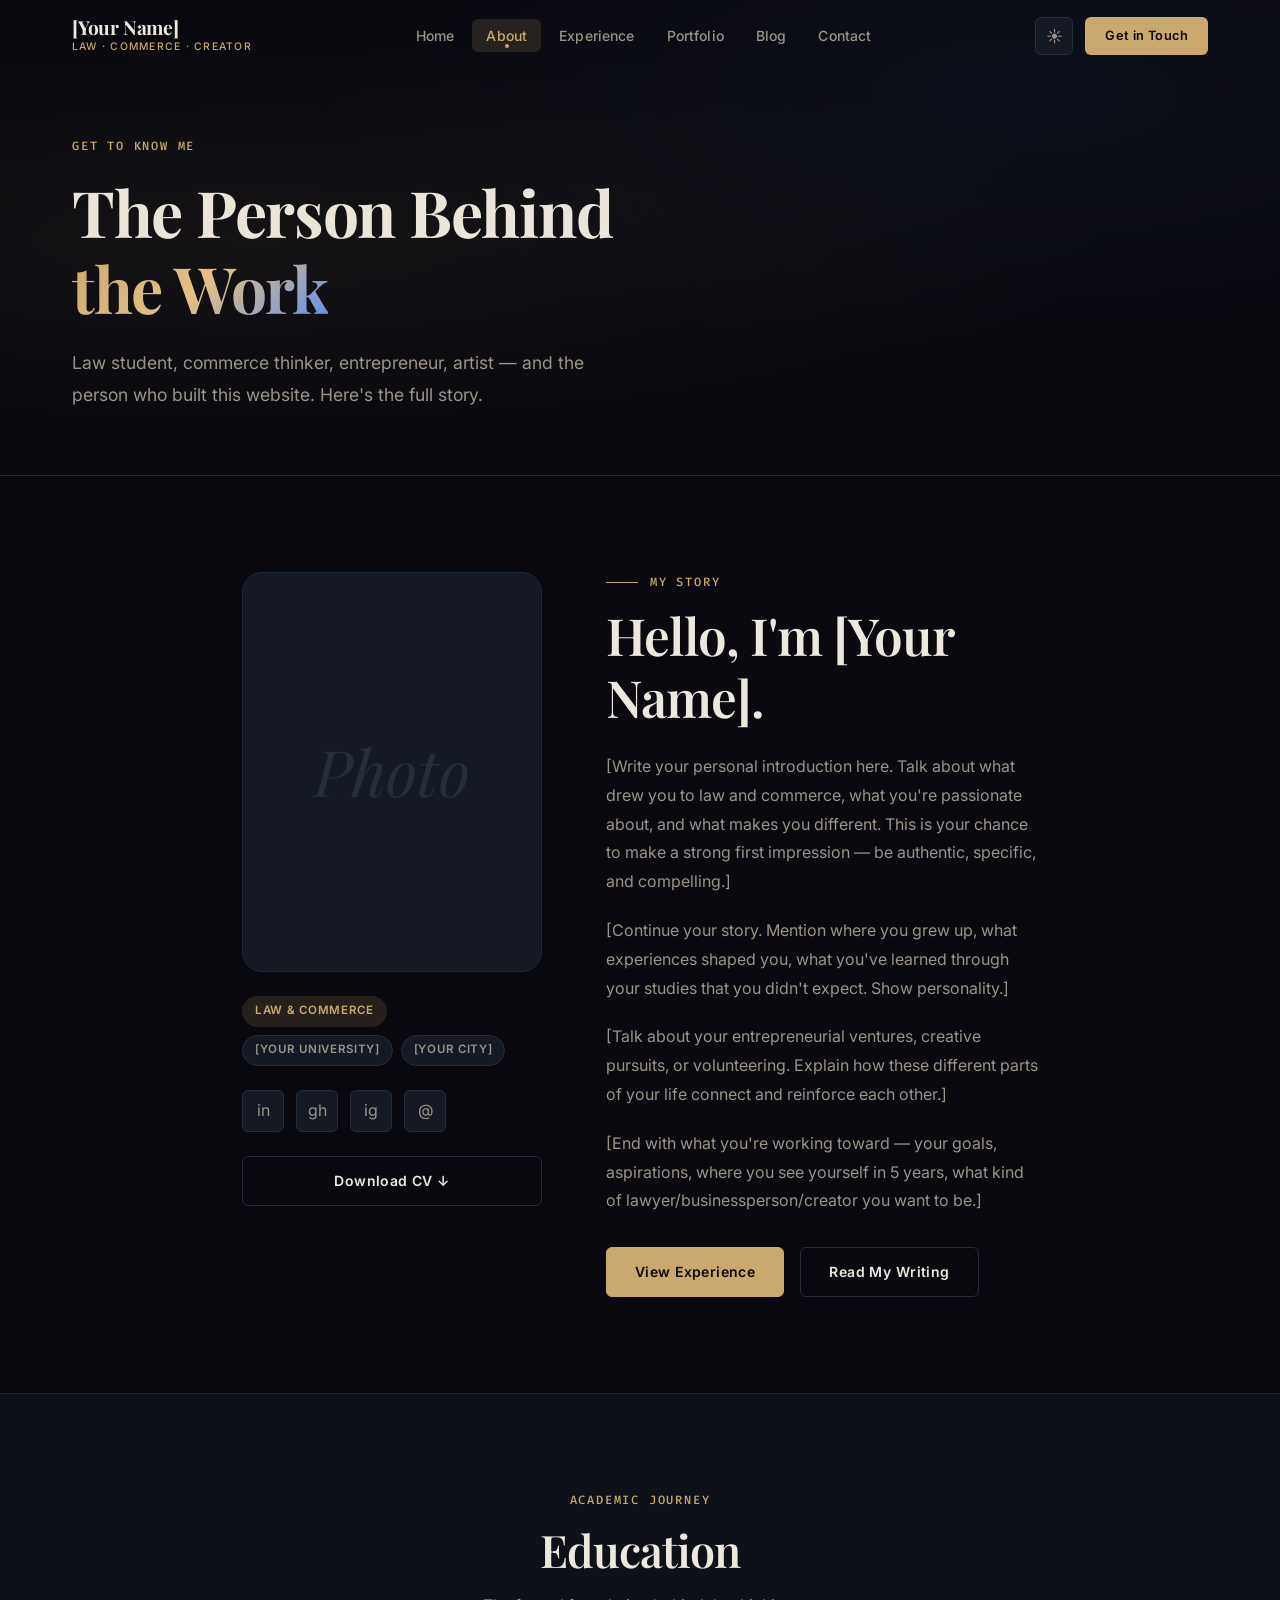
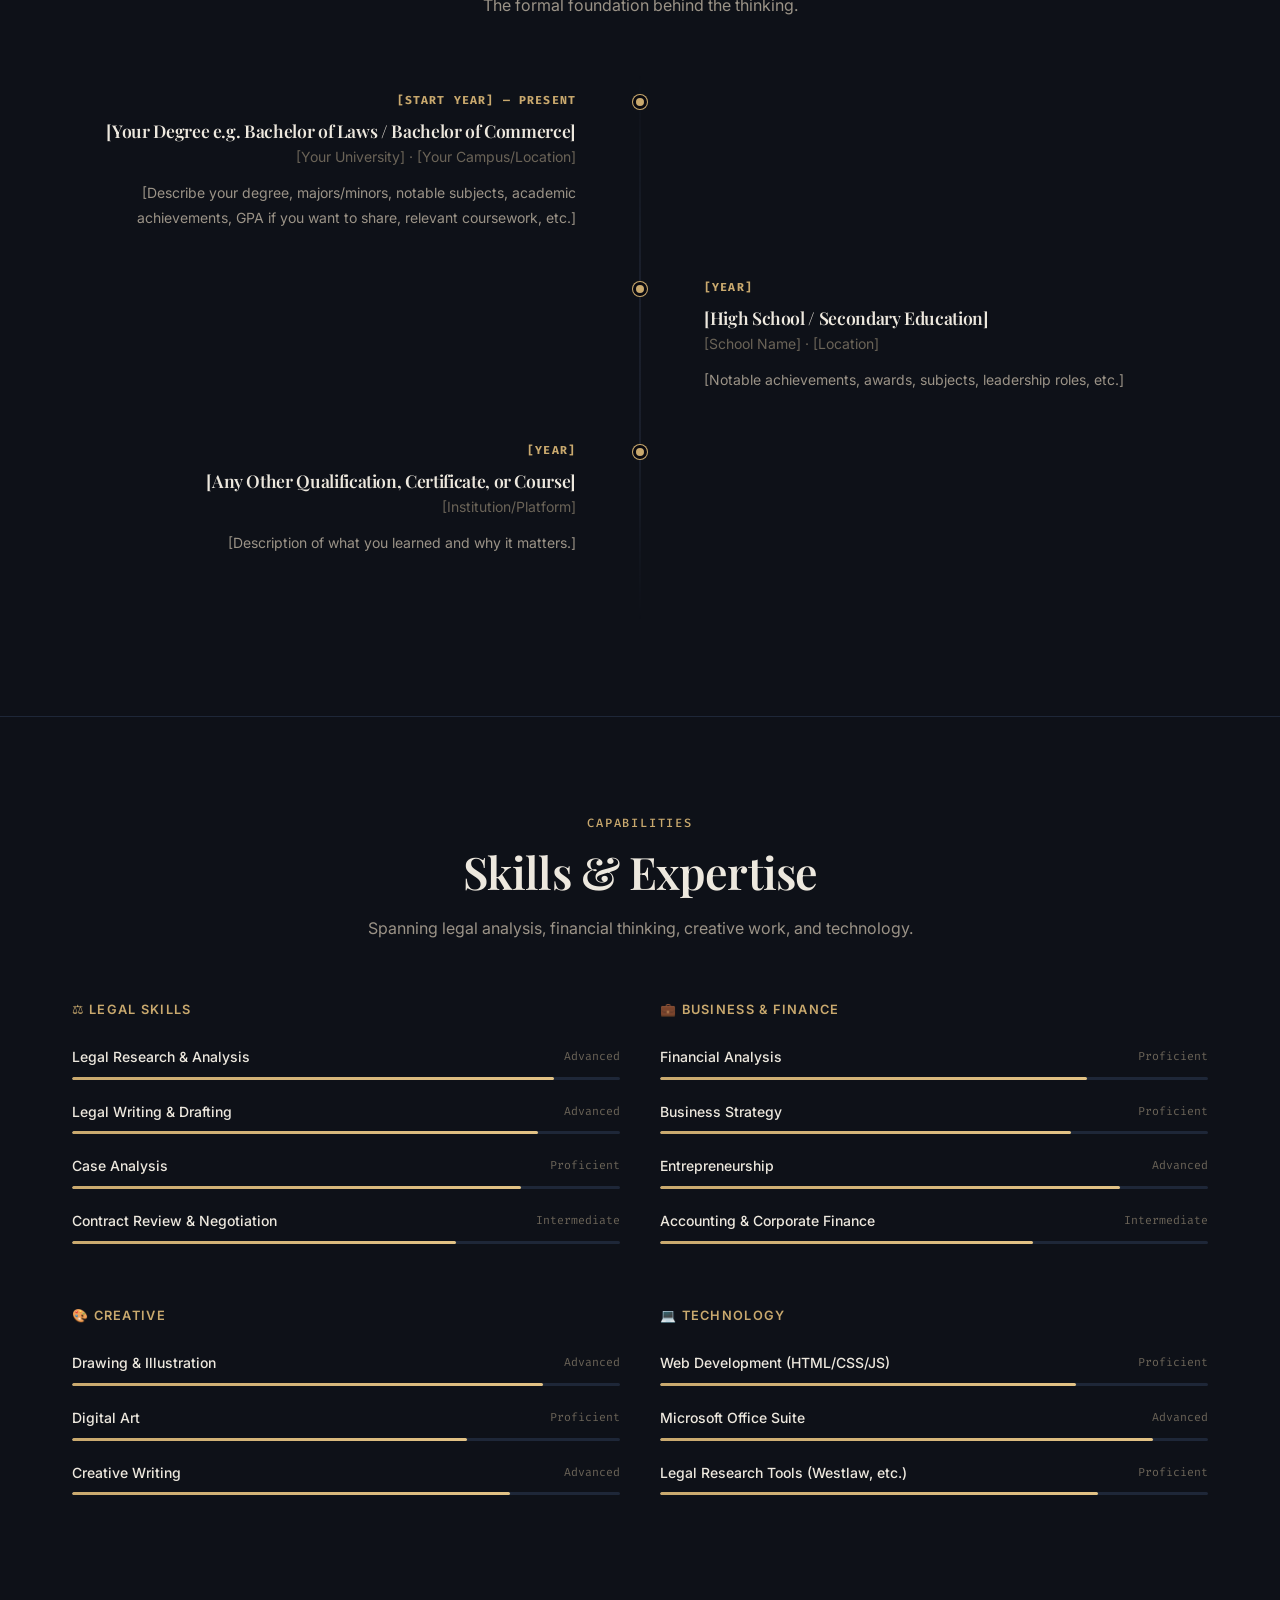
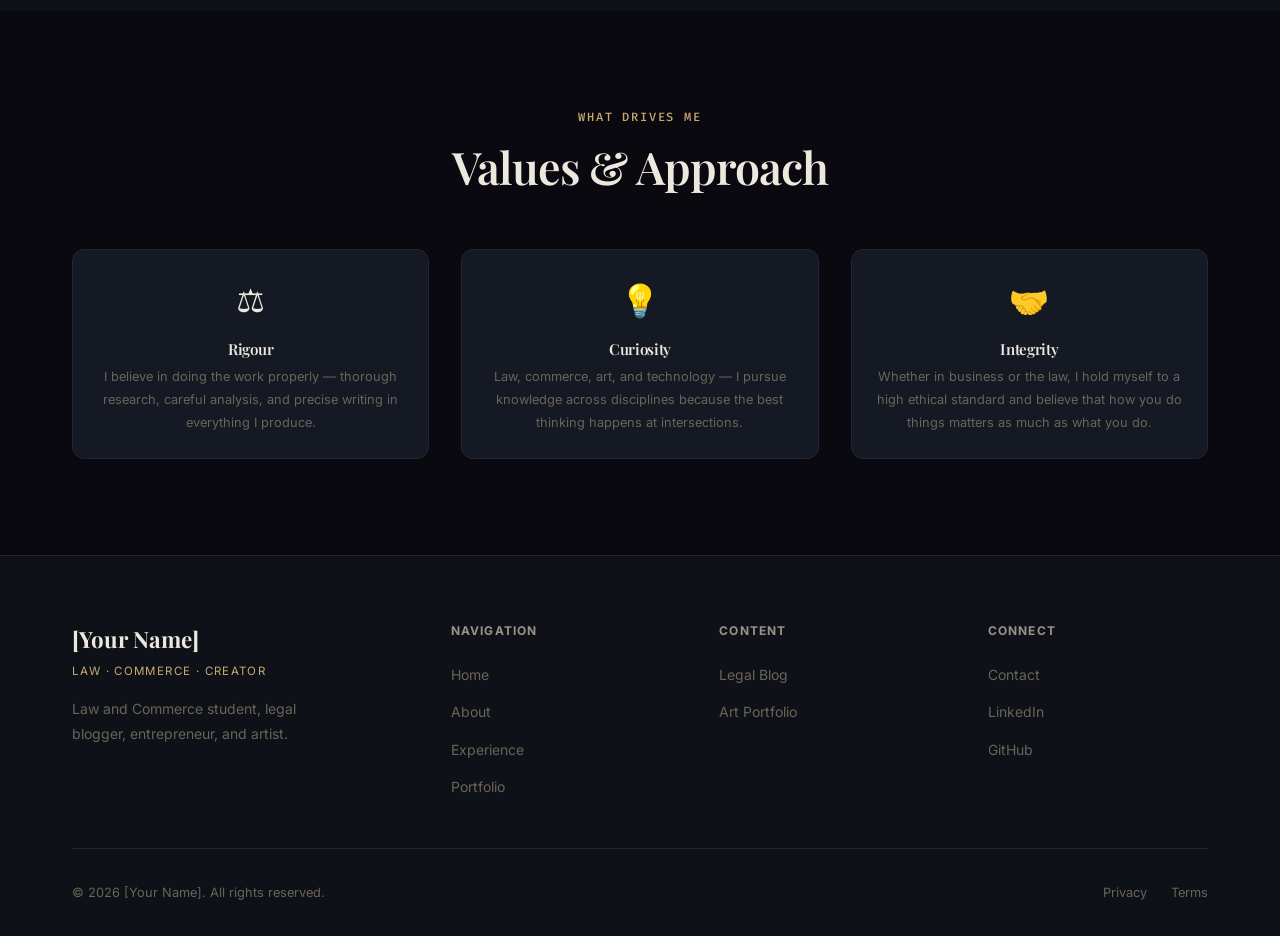
==== about.html @ 13bfea52 "Build complete multi-page portfolio website template 7 pages (Home, About, Experience, Portfolio, Bl" ====
<!DOCTYPE html>
<html lang="en" data-theme="dark">
<head>
  <meta charset="UTF-8" />
  <meta name="viewport" content="width=device-width, initial-scale=1.0" />
  <meta name="description" content="About [Your Name] — Law & Commerce student, entrepreneur, artist, and legal blogger." />
  <title>About — [Your Name]</title>
  <link rel="preconnect" href="https://fonts.googleapis.com" />
  <link rel="preconnect" href="https://fonts.gstatic.com" crossorigin />
  <link rel="stylesheet" href="styles/main.css" />
</head>
<body>

  <div class="scroll-progress" id="scroll-progress"></div>

  <nav class="nav" id="nav">
    <div class="nav__inner">
      <a href="index.html" class="nav__logo">
        <span class="nav__logo-name">[Your Name]</span>
        <span class="nav__logo-title">Law · Commerce · Creator</span>
      </a>
      <ul class="nav__links">
        <li><a href="index.html" class="nav__link">Home</a></li>
        <li><a href="about.html" class="nav__link">About</a></li>
        <li><a href="experience.html" class="nav__link">Experience</a></li>
        <li><a href="portfolio.html" class="nav__link">Portfolio</a></li>
        <li><a href="blog.html" class="nav__link">Blog</a></li>
        <li><a href="contact.html" class="nav__link">Contact</a></li>
      </ul>
      <div class="nav__actions">
        <button class="nav__theme-btn" id="theme-toggle" aria-label="Toggle theme">☀</button>
        <a href="contact.html" class="nav__cta">Get in Touch</a>
        <button class="nav__hamburger" id="nav-hamburger" aria-label="Toggle menu">
          <span></span><span></span><span></span>
        </button>
      </div>
    </div>
  </nav>

  <div class="nav__mobile" id="nav-mobile">
    <a href="index.html" class="nav__mobile-link">Home</a>
    <a href="about.html" class="nav__mobile-link">About</a>
    <a href="experience.html" class="nav__mobile-link">Experience</a>
    <a href="portfolio.html" class="nav__mobile-link">Portfolio</a>
    <a href="blog.html" class="nav__mobile-link">Blog</a>
    <a href="contact.html" class="nav__mobile-link">Contact</a>
  </div>

  <main>

    <!-- Page Hero -->
    <section class="page-hero">
      <div class="container">
        <p class="page-hero__eyebrow">Get to Know Me</p>
        <h1 class="page-hero__title">The Person Behind<br /><span class="gradient-text">the Work</span></h1>
        <p class="page-hero__subtitle">
          Law student, commerce thinker, entrepreneur, artist — and the person who built this website.
          Here's the full story.
        </p>
      </div>
    </section>

    <!-- ======================================================
         BIO SECTION
         ====================================================== -->
    <section class="section">
      <div class="container container--narrow">
        <div style="display:grid; grid-template-columns:300px 1fr; gap:4rem; align-items:start;">

          <div class="animate-on-scroll" style="position:sticky; top:calc(var(--nav-height) + 2rem);">
            <div style="aspect-ratio:3/4; background:var(--bg-card); border:1px solid var(--border); border-radius:var(--radius-lg); display:flex; align-items:center; justify-content:center; font-family:var(--font-heading); font-size:4rem; color:var(--border-light); font-style:italic; margin-bottom:1.5rem;">
              Photo
            </div>

            <div style="display:flex; gap:0.5rem; flex-wrap:wrap; margin-bottom:1.5rem;">
              <span class="tag tag--accent">Law &amp; Commerce</span>
              <span class="tag">[Your University]</span>
              <span class="tag">[Your City]</span>
            </div>

            <div class="social-links">
              <a href="#" class="social-link" aria-label="LinkedIn">in</a>
              <a href="#" class="social-link" aria-label="GitHub">gh</a>
              <a href="#" class="social-link" aria-label="Instagram">ig</a>
              <a href="#" class="social-link" aria-label="Email">@</a>
            </div>

            <div style="margin-top:1.5rem;">
              <a href="#" class="btn btn--secondary" style="width:100%; justify-content:center;">
                Download CV ↓
              </a>
            </div>
          </div>

          <div class="animate-on-scroll">
            <p class="section-eyebrow">My Story</p>
            <h2 style="margin-bottom:1.5rem;">Hello, I'm [Your Name].</h2>

            <div style="display:flex; flex-direction:column; gap:1.25rem;">
              <p>
                [Write your personal introduction here. Talk about what drew you to law and commerce,
                what you're passionate about, and what makes you different. This is your chance to
                make a strong first impression — be authentic, specific, and compelling.]
              </p>
              <p>
                [Continue your story. Mention where you grew up, what experiences shaped you,
                what you've learned through your studies that you didn't expect. Show personality.]
              </p>
              <p>
                [Talk about your entrepreneurial ventures, creative pursuits, or volunteering.
                Explain how these different parts of your life connect and reinforce each other.]
              </p>
              <p>
                [End with what you're working toward — your goals, aspirations, where you see
                yourself in 5 years, what kind of lawyer/businessperson/creator you want to be.]
              </p>
            </div>

            <div style="display:flex; gap:1rem; flex-wrap:wrap; margin-top:2rem;">
              <a href="experience.html" class="btn btn--primary">View Experience</a>
              <a href="blog.html" class="btn btn--secondary">Read My Writing</a>
            </div>
          </div>

        </div>
      </div>
    </section>

    <!-- ======================================================
         EDUCATION TIMELINE
         ====================================================== -->
    <section class="section" style="background:var(--bg-secondary); border-top:1px solid var(--border); border-bottom:1px solid var(--border);">
      <div class="container">
        <div class="section-header--center animate-on-scroll">
          <p class="section-eyebrow">Academic Journey</p>
          <h2 class="section-title">Education</h2>
          <p class="section-subtitle">The formal foundation behind the thinking.</p>
        </div>

        <div class="timeline">

          <div class="timeline__item animate-on-scroll">
            <div class="timeline__content">
              <p class="timeline__period">[Start Year] — Present</p>
              <h3 class="timeline__title">[Your Degree e.g. Bachelor of Laws / Bachelor of Commerce]</h3>
              <p class="timeline__subtitle">[Your University] · [Your Campus/Location]</p>
              <p class="timeline__desc">
                [Describe your degree, majors/minors, notable subjects, academic achievements,
                GPA if you want to share, relevant coursework, etc.]
              </p>
            </div>
            <div class="timeline__dot"><div class="timeline__dot-inner"></div></div>
            <div class="timeline__spacer"></div>
          </div>

          <div class="timeline__item animate-on-scroll">
            <div class="timeline__spacer"></div>
            <div class="timeline__dot"><div class="timeline__dot-inner"></div></div>
            <div class="timeline__content">
              <p class="timeline__period">[Year]</p>
              <h3 class="timeline__title">[High School / Secondary Education]</h3>
              <p class="timeline__subtitle">[School Name] · [Location]</p>
              <p class="timeline__desc">
                [Notable achievements, awards, subjects, leadership roles, etc.]
              </p>
            </div>
          </div>

          <div class="timeline__item animate-on-scroll">
            <div class="timeline__content">
              <p class="timeline__period">[Year]</p>
              <h3 class="timeline__title">[Any Other Qualification, Certificate, or Course]</h3>
              <p class="timeline__subtitle">[Institution/Platform]</p>
              <p class="timeline__desc">
                [Description of what you learned and why it matters.]
              </p>
            </div>
            <div class="timeline__dot"><div class="timeline__dot-inner"></div></div>
            <div class="timeline__spacer"></div>
          </div>

        </div>
      </div>
    </section>

    <!-- ======================================================
         SKILLS
         ====================================================== -->
    <section class="section skills-section">
      <div class="container">
        <div class="section-header--center animate-on-scroll">
          <p class="section-eyebrow">Capabilities</p>
          <h2 class="section-title">Skills &amp; Expertise</h2>
          <p class="section-subtitle">Spanning legal analysis, financial thinking, creative work, and technology.</p>
        </div>

        <div class="skills-grid animate-on-scroll">

          <div>
            <p class="skill-group__title">⚖ Legal Skills</p>
            <div class="skill-item">
              <div class="skill-item__header">
                <span class="skill-item__name">Legal Research &amp; Analysis</span>
                <span class="skill-item__level">Advanced</span>
              </div>
              <div class="skill-bar"><div class="skill-bar__fill" data-width="88%"></div></div>
            </div>
            <div class="skill-item">
              <div class="skill-item__header">
                <span class="skill-item__name">Legal Writing &amp; Drafting</span>
                <span class="skill-item__level">Advanced</span>
              </div>
              <div class="skill-bar"><div class="skill-bar__fill" data-width="85%"></div></div>
            </div>
            <div class="skill-item">
              <div class="skill-item__header">
                <span class="skill-item__name">Case Analysis</span>
                <span class="skill-item__level">Proficient</span>
              </div>
              <div class="skill-bar"><div class="skill-bar__fill" data-width="82%"></div></div>
            </div>
            <div class="skill-item">
              <div class="skill-item__header">
                <span class="skill-item__name">Contract Review &amp; Negotiation</span>
                <span class="skill-item__level">Intermediate</span>
              </div>
              <div class="skill-bar"><div class="skill-bar__fill" data-width="70%"></div></div>
            </div>
          </div>

          <div>
            <p class="skill-group__title">💼 Business &amp; Finance</p>
            <div class="skill-item">
              <div class="skill-item__header">
                <span class="skill-item__name">Financial Analysis</span>
                <span class="skill-item__level">Proficient</span>
              </div>
              <div class="skill-bar"><div class="skill-bar__fill" data-width="78%"></div></div>
            </div>
            <div class="skill-item">
              <div class="skill-item__header">
                <span class="skill-item__name">Business Strategy</span>
                <span class="skill-item__level">Proficient</span>
              </div>
              <div class="skill-bar"><div class="skill-bar__fill" data-width="75%"></div></div>
            </div>
            <div class="skill-item">
              <div class="skill-item__header">
                <span class="skill-item__name">Entrepreneurship</span>
                <span class="skill-item__level">Advanced</span>
              </div>
              <div class="skill-bar"><div class="skill-bar__fill" data-width="84%"></div></div>
            </div>
            <div class="skill-item">
              <div class="skill-item__header">
                <span class="skill-item__name">Accounting &amp; Corporate Finance</span>
                <span class="skill-item__level">Intermediate</span>
              </div>
              <div class="skill-bar"><div class="skill-bar__fill" data-width="68%"></div></div>
            </div>
          </div>

          <div>
            <p class="skill-group__title">🎨 Creative</p>
            <div class="skill-item">
              <div class="skill-item__header">
                <span class="skill-item__name">Drawing &amp; Illustration</span>
                <span class="skill-item__level">Advanced</span>
              </div>
              <div class="skill-bar"><div class="skill-bar__fill" data-width="86%"></div></div>
            </div>
            <div class="skill-item">
              <div class="skill-item__header">
                <span class="skill-item__name">Digital Art</span>
                <span class="skill-item__level">Proficient</span>
              </div>
              <div class="skill-bar"><div class="skill-bar__fill" data-width="72%"></div></div>
            </div>
            <div class="skill-item">
              <div class="skill-item__header">
                <span class="skill-item__name">Creative Writing</span>
                <span class="skill-item__level">Advanced</span>
              </div>
              <div class="skill-bar"><div class="skill-bar__fill" data-width="80%"></div></div>
            </div>
          </div>

          <div>
            <p class="skill-group__title">💻 Technology</p>
            <div class="skill-item">
              <div class="skill-item__header">
                <span class="skill-item__name">Web Development (HTML/CSS/JS)</span>
                <span class="skill-item__level">Proficient</span>
              </div>
              <div class="skill-bar"><div class="skill-bar__fill" data-width="76%"></div></div>
            </div>
            <div class="skill-item">
              <div class="skill-item__header">
                <span class="skill-item__name">Microsoft Office Suite</span>
                <span class="skill-item__level">Advanced</span>
              </div>
              <div class="skill-bar"><div class="skill-bar__fill" data-width="90%"></div></div>
            </div>
            <div class="skill-item">
              <div class="skill-item__header">
                <span class="skill-item__name">Legal Research Tools (Westlaw, etc.)</span>
                <span class="skill-item__level">Proficient</span>
              </div>
              <div class="skill-bar"><div class="skill-bar__fill" data-width="80%"></div></div>
            </div>
          </div>

        </div>
      </div>
    </section>

    <!-- ======================================================
         VALUES
         ====================================================== -->
    <section class="section">
      <div class="container">
        <div class="section-header--center animate-on-scroll">
          <p class="section-eyebrow">What Drives Me</p>
          <h2 class="section-title">Values &amp; Approach</h2>
        </div>

        <div class="grid-3">
          <div class="card achievement-card animate-on-scroll">
            <div class="achievement-card__icon">⚖</div>
            <h4 class="achievement-card__title">Rigour</h4>
            <p class="achievement-card__detail">
              I believe in doing the work properly — thorough research, careful analysis, and precise writing in everything I produce.
            </p>
          </div>

          <div class="card achievement-card animate-on-scroll">
            <div class="achievement-card__icon">💡</div>
            <h4 class="achievement-card__title">Curiosity</h4>
            <p class="achievement-card__detail">
              Law, commerce, art, and technology — I pursue knowledge across disciplines because the best thinking happens at intersections.
            </p>
          </div>

          <div class="card achievement-card animate-on-scroll">
            <div class="achievement-card__icon">🤝</div>
            <h4 class="achievement-card__title">Integrity</h4>
            <p class="achievement-card__detail">
              Whether in business or the law, I hold myself to a high ethical standard and believe that how you do things matters as much as what you do.
            </p>
          </div>
        </div>
      </div>
    </section>

  </main>

  <footer class="footer">
    <div class="container">
      <div class="footer__inner">
        <div>
          <div class="footer__brand-name">[Your Name]</div>
          <div class="footer__brand-title">Law · Commerce · Creator</div>
          <p class="footer__brand-desc">Law and Commerce student, legal blogger, entrepreneur, and artist.</p>
        </div>
        <div>
          <p class="footer__col-title">Navigation</p>
          <ul class="footer__links">
            <li><a href="index.html" class="footer__link">Home</a></li>
            <li><a href="about.html" class="footer__link">About</a></li>
            <li><a href="experience.html" class="footer__link">Experience</a></li>
            <li><a href="portfolio.html" class="footer__link">Portfolio</a></li>
          </ul>
        </div>
        <div>
          <p class="footer__col-title">Content</p>
          <ul class="footer__links">
            <li><a href="blog.html" class="footer__link">Legal Blog</a></li>
            <li><a href="portfolio.html" class="footer__link">Art Portfolio</a></li>
          </ul>
        </div>
        <div>
          <p class="footer__col-title">Connect</p>
          <ul class="footer__links">
            <li><a href="contact.html" class="footer__link">Contact</a></li>
            <li><a href="#" class="footer__link">LinkedIn</a></li>
            <li><a href="#" class="footer__link">GitHub</a></li>
          </ul>
        </div>
      </div>
      <div class="footer__bottom">
        <p class="footer__copyright">© <span id="footer-year"></span> [Your Name]. All rights reserved.</p>
        <div class="footer__bottom-links">
          <a href="#" class="footer__bottom-link">Privacy</a>
          <a href="#" class="footer__bottom-link">Terms</a>
        </div>
      </div>
    </div>
  </footer>

  <button class="back-to-top" id="back-to-top" aria-label="Back to top">↑</button>

  <script src="js/main.js"></script>
  <script>document.getElementById('footer-year').textContent = new Date().getFullYear();</script>
</body>
</html>
---- styles/main.css ----
@import url('https://fonts.googleapis.com/css2?family=Playfair+Display:ital,wght@0,400;0,500;0,600;0,700;0,800;1,400;1,600&family=Inter:wght@300;400;500;600;700&family=Fira+Code:wght@400;500&display=swap');

/* ============================================================
   VARIABLES & THEMES
   ============================================================ */

:root {
  --bg-primary: #09090f;
  --bg-secondary: #0e1118;
  --bg-card: #141924;
  --bg-card-hover: #1a2130;
  --bg-glass: rgba(20, 25, 36, 0.7);
  --text-primary: #ede8de;
  --text-secondary: #9b9387;
  --text-muted: #6b6458;
  --accent: #c9a96e;
  --accent-light: #e2c285;
  --accent-dim: rgba(201, 169, 110, 0.15);
  --blue: #5b8af0;
  --border: #1e2738;
  --border-light: #252d3d;
  --font-heading: 'Playfair Display', Georgia, serif;
  --font-body: 'Inter', system-ui, sans-serif;
  --font-mono: 'Fira Code', 'Courier New', monospace;
  --transition: 0.3s cubic-bezier(0.4, 0, 0.2, 1);
  --transition-slow: 0.6s cubic-bezier(0.4, 0, 0.2, 1);
  --shadow-sm: 0 2px 8px rgba(0, 0, 0, 0.35);
  --shadow-md: 0 4px 24px rgba(0, 0, 0, 0.45);
  --shadow-lg: 0 12px 60px rgba(0, 0, 0, 0.55);
  --shadow-gold: 0 4px 32px rgba(201, 169, 110, 0.18);
  --radius-sm: 6px;
  --radius-md: 12px;
  --radius-lg: 20px;
  --radius-xl: 32px;
  --nav-height: 72px;
}

[data-theme="light"] {
  --bg-primary: #faf8f3;
  --bg-secondary: #f0ece0;
  --bg-card: #ffffff;
  --bg-card-hover: #faf8f3;
  --bg-glass: rgba(250, 248, 243, 0.8);
  --text-primary: #0f1219;
  --text-secondary: #4a453d;
  --text-muted: #7a7268;
  --accent: #a67c35;
  --accent-light: #c9a96e;
  --accent-dim: rgba(166, 124, 53, 0.1);
  --blue: #2952c4;
  --border: #e5ddd0;
  --border-light: #ece5d8;
  --shadow-sm: 0 2px 8px rgba(0, 0, 0, 0.06);
  --shadow-md: 0 4px 24px rgba(0, 0, 0, 0.09);
  --shadow-lg: 0 12px 60px rgba(0, 0, 0, 0.12);
  --shadow-gold: 0 4px 32px rgba(166, 124, 53, 0.12);
}

/* ============================================================
   RESET & BASE
   ============================================================ */

*, *::before, *::after { box-sizing: border-box; margin: 0; padding: 0; }

html {
  scroll-behavior: smooth;
  font-size: 16px;
}

body {
  font-family: var(--font-body);
  background-color: var(--bg-primary);
  color: var(--text-primary);
  line-height: 1.7;
  -webkit-font-smoothing: antialiased;
  -moz-osx-font-smoothing: grayscale;
  overflow-x: hidden;
  transition: background-color var(--transition), color var(--transition);
}

img { max-width: 100%; display: block; }
a { color: inherit; text-decoration: none; }
ul { list-style: none; }
button { cursor: pointer; border: none; background: none; font-family: inherit; }
input, textarea, select { font-family: inherit; }

::-webkit-scrollbar { width: 5px; }
::-webkit-scrollbar-track { background: var(--bg-primary); }
::-webkit-scrollbar-thumb { background: var(--accent-light); border-radius: 99px; opacity: 0.5; }

::selection { background: var(--accent-dim); color: var(--accent-light); }

/* ============================================================
   TYPOGRAPHY
   ============================================================ */

h1, h2, h3, h4, h5, h6 {
  font-family: var(--font-heading);
  line-height: 1.2;
  letter-spacing: -0.02em;
  color: var(--text-primary);
}

h1 { font-size: clamp(2.5rem, 6vw, 5rem); font-weight: 700; }
h2 { font-size: clamp(2rem, 4vw, 3.2rem); font-weight: 600; }
h3 { font-size: clamp(1.4rem, 2.5vw, 2rem); font-weight: 600; }
h4 { font-size: 1.25rem; font-weight: 500; }
h5 { font-size: 1rem; font-weight: 600; }

p { color: var(--text-secondary); line-height: 1.8; }

.text-accent { color: var(--accent); }
.text-muted { color: var(--text-muted); }
.text-center { text-align: center; }
.font-mono { font-family: var(--font-mono); }

.gradient-text {
  background: linear-gradient(135deg, var(--accent) 0%, var(--accent-light) 50%, var(--blue) 100%);
  -webkit-background-clip: text;
  -webkit-text-fill-color: transparent;
  background-clip: text;
}

/* ============================================================
   LAYOUT
   ============================================================ */

.container {
  max-width: 1200px;
  margin: 0 auto;
  padding: 0 2rem;
}

.container--narrow { max-width: 860px; }
.container--wide { max-width: 1400px; }

.section { padding: 6rem 0; }
.section--sm { padding: 3.5rem 0; }
.section--lg { padding: 9rem 0; }

.grid-2 { display: grid; grid-template-columns: repeat(2, 1fr); gap: 2rem; }
.grid-3 { display: grid; grid-template-columns: repeat(3, 1fr); gap: 2rem; }
.grid-4 { display: grid; grid-template-columns: repeat(4, 1fr); gap: 1.5rem; }

.flex { display: flex; }
.flex-center { display: flex; align-items: center; justify-content: center; }
.flex-between { display: flex; align-items: center; justify-content: space-between; }
.gap-1 { gap: 0.5rem; }
.gap-2 { gap: 1rem; }
.gap-3 { gap: 1.5rem; }

.divider {
  width: 60px;
  height: 3px;
  background: linear-gradient(90deg, var(--accent), transparent);
  border-radius: 2px;
  margin: 1.5rem 0;
}

.divider--center { margin: 1.5rem auto; }

/* ============================================================
   NAVIGATION
   ============================================================ */

.nav {
  position: fixed;
  top: 0;
  left: 0;
  right: 0;
  z-index: 1000;
  height: var(--nav-height);
  display: flex;
  align-items: center;
  transition: all var(--transition);
}

.nav--scrolled {
  background: var(--bg-glass);
  backdrop-filter: blur(20px);
  -webkit-backdrop-filter: blur(20px);
  border-bottom: 1px solid var(--border);
  box-shadow: var(--shadow-sm);
}

.nav__inner {
  display: flex;
  align-items: center;
  justify-content: space-between;
  width: 100%;
  max-width: 1200px;
  margin: 0 auto;
  padding: 0 2rem;
}

.nav__logo {
  display: flex;
  flex-direction: column;
  gap: 0;
  text-decoration: none;
}

.nav__logo-name {
  font-family: var(--font-heading);
  font-size: 1.2rem;
  font-weight: 700;
  color: var(--text-primary);
  letter-spacing: -0.01em;
  line-height: 1.1;
}

.nav__logo-title {
  font-size: 0.65rem;
  font-weight: 500;
  color: var(--accent);
  letter-spacing: 0.12em;
  text-transform: uppercase;
}

.nav__links {
  display: flex;
  align-items: center;
  gap: 0.25rem;
}

.nav__link {
  font-size: 0.875rem;
  font-weight: 500;
  color: var(--text-secondary);
  padding: 0.5rem 0.875rem;
  border-radius: var(--radius-sm);
  transition: all var(--transition);
  position: relative;
  letter-spacing: 0.01em;
}

.nav__link:hover,
.nav__link--active {
  color: var(--text-primary);
  background: var(--accent-dim);
}

.nav__link--active::after {
  content: '';
  position: absolute;
  bottom: 4px;
  left: 50%;
  transform: translateX(-50%);
  width: 4px;
  height: 4px;
  background: var(--accent);
  border-radius: 50%;
}

.nav__actions {
  display: flex;
  align-items: center;
  gap: 0.75rem;
}

.nav__theme-btn {
  width: 38px;
  height: 38px;
  border-radius: var(--radius-sm);
  border: 1px solid var(--border-light);
  background: var(--bg-card);
  color: var(--text-secondary);
  display: flex;
  align-items: center;
  justify-content: center;
  transition: all var(--transition);
  font-size: 1rem;
}

.nav__theme-btn:hover {
  color: var(--accent);
  border-color: var(--accent);
  background: var(--accent-dim);
}

.nav__cta {
  font-size: 0.8rem;
  font-weight: 600;
  padding: 0.5rem 1.25rem;
  background: var(--accent);
  color: #09090f;
  border-radius: var(--radius-sm);
  letter-spacing: 0.03em;
  transition: all var(--transition);
}

.nav__cta:hover {
  background: var(--accent-light);
  transform: translateY(-1px);
  box-shadow: var(--shadow-gold);
}

.nav__hamburger {
  display: none;
  flex-direction: column;
  gap: 5px;
  width: 38px;
  height: 38px;
  align-items: center;
  justify-content: center;
  border-radius: var(--radius-sm);
  border: 1px solid var(--border-light);
  background: var(--bg-card);
}

.nav__hamburger span {
  display: block;
  width: 18px;
  height: 1.5px;
  background: var(--text-primary);
  border-radius: 2px;
  transition: all var(--transition);
}

.nav__hamburger.is-open span:nth-child(1) { transform: translateY(6.5px) rotate(45deg); }
.nav__hamburger.is-open span:nth-child(2) { opacity: 0; transform: scaleX(0); }
.nav__hamburger.is-open span:nth-child(3) { transform: translateY(-6.5px) rotate(-45deg); }

.nav__mobile {
  display: none;
  position: fixed;
  top: var(--nav-height);
  left: 0;
  right: 0;
  background: var(--bg-secondary);
  border-bottom: 1px solid var(--border);
  padding: 1rem 2rem 1.5rem;
  flex-direction: column;
  gap: 0.25rem;
  z-index: 999;
  backdrop-filter: blur(20px);
}

.nav__mobile.is-open { display: flex; }

.nav__mobile-link {
  font-size: 0.95rem;
  font-weight: 500;
  color: var(--text-secondary);
  padding: 0.75rem 1rem;
  border-radius: var(--radius-sm);
  transition: all var(--transition);
}

.nav__mobile-link:hover,
.nav__mobile-link--active {
  color: var(--accent);
  background: var(--accent-dim);
}

/* ============================================================
   BUTTONS
   ============================================================ */

.btn {
  display: inline-flex;
  align-items: center;
  gap: 0.5rem;
  font-family: var(--font-body);
  font-size: 0.875rem;
  font-weight: 600;
  padding: 0.75rem 1.75rem;
  border-radius: var(--radius-sm);
  border: 1px solid transparent;
  cursor: pointer;
  transition: all var(--transition);
  letter-spacing: 0.03em;
  white-space: nowrap;
}

.btn--primary {
  background: var(--accent);
  color: #09090f;
  border-color: var(--accent);
}

.btn--primary:hover {
  background: var(--accent-light);
  border-color: var(--accent-light);
  transform: translateY(-2px);
  box-shadow: var(--shadow-gold);
}

.btn--secondary {
  background: transparent;
  color: var(--text-primary);
  border-color: var(--border-light);
}

.btn--secondary:hover {
  background: var(--bg-card);
  border-color: var(--accent);
  color: var(--accent);
  transform: translateY(-2px);
}

.btn--ghost {
  background: var(--accent-dim);
  color: var(--accent);
  border-color: transparent;
}

.btn--ghost:hover {
  background: var(--accent);
  color: #09090f;
  transform: translateY(-2px);
}

.btn--sm {
  font-size: 0.8rem;
  padding: 0.5rem 1.25rem;
}

.btn--lg {
  font-size: 1rem;
  padding: 1rem 2.25rem;
}

/* ============================================================
   TAGS & BADGES
   ============================================================ */

.tag {
  display: inline-flex;
  align-items: center;
  font-size: 0.72rem;
  font-weight: 600;
  padding: 0.3rem 0.75rem;
  border-radius: 99px;
  letter-spacing: 0.06em;
  text-transform: uppercase;
  background: var(--bg-card);
  color: var(--text-secondary);
  border: 1px solid var(--border-light);
  transition: all var(--transition);
}

.tag--accent {
  background: var(--accent-dim);
  color: var(--accent);
  border-color: transparent;
}

.tag--blue {
  background: rgba(91, 138, 240, 0.12);
  color: var(--blue);
  border-color: transparent;
}

/* ============================================================
   SECTION HEADERS
   ============================================================ */

.section-header {
  margin-bottom: 3.5rem;
}

.section-header--center {
  text-align: center;
  max-width: 640px;
  margin-left: auto;
  margin-right: auto;
  margin-bottom: 3.5rem;
}

.section-eyebrow {
  font-family: var(--font-mono);
  font-size: 0.75rem;
  font-weight: 500;
  color: var(--accent);
  letter-spacing: 0.15em;
  text-transform: uppercase;
  margin-bottom: 0.75rem;
  display: flex;
  align-items: center;
  gap: 0.75rem;
}

.section-eyebrow::before {
  content: '';
  display: inline-block;
  width: 32px;
  height: 1px;
  background: var(--accent);
}

.section-header--center .section-eyebrow {
  justify-content: center;
}

.section-header--center .section-eyebrow::before { display: none; }

.section-title {
  font-size: clamp(1.75rem, 3.5vw, 2.8rem);
  margin-bottom: 1rem;
  line-height: 1.15;
}

.section-subtitle {
  font-size: 1rem;
  color: var(--text-secondary);
  max-width: 560px;
  line-height: 1.75;
}

.section-header--center .section-subtitle { margin: 0 auto; }

/* ============================================================
   PAGE HERO (non-home pages)
   ============================================================ */

.page-hero {
  padding: calc(var(--nav-height) + 4rem) 0 4rem;
  border-bottom: 1px solid var(--border);
  position: relative;
  overflow: hidden;
}

.page-hero::before {
  content: '';
  position: absolute;
  top: 0;
  left: 0;
  right: 0;
  bottom: 0;
  background: radial-gradient(ellipse at 20% 50%, rgba(201, 169, 110, 0.06) 0%, transparent 60%),
              radial-gradient(ellipse at 80% 20%, rgba(91, 138, 240, 0.05) 0%, transparent 50%);
  pointer-events: none;
}

.page-hero__eyebrow {
  font-family: var(--font-mono);
  font-size: 0.75rem;
  font-weight: 500;
  color: var(--accent);
  letter-spacing: 0.15em;
  text-transform: uppercase;
  margin-bottom: 1rem;
}

.page-hero__title {
  font-size: clamp(2.5rem, 5vw, 4.5rem);
  margin-bottom: 1.25rem;
  max-width: 700px;
}

.page-hero__subtitle {
  font-size: 1.1rem;
  color: var(--text-secondary);
  max-width: 560px;
  line-height: 1.8;
}

/* ============================================================
   HOME HERO
   ============================================================ */

.hero {
  min-height: 100vh;
  display: flex;
  align-items: center;
  position: relative;
  overflow: hidden;
  padding: var(--nav-height) 0 0;
}

.hero__bg {
  position: absolute;
  inset: 0;
  pointer-events: none;
}

.hero__orb {
  position: absolute;
  border-radius: 50%;
  filter: blur(80px);
  animation: float 8s ease-in-out infinite;
  opacity: 0.5;
}

.hero__orb--1 {
  width: 600px;
  height: 600px;
  background: radial-gradient(circle, rgba(201, 169, 110, 0.18) 0%, transparent 70%);
  top: -10%;
  right: -10%;
  animation-delay: 0s;
}

.hero__orb--2 {
  width: 500px;
  height: 500px;
  background: radial-gradient(circle, rgba(91, 138, 240, 0.12) 0%, transparent 70%);
  bottom: 5%;
  left: -5%;
  animation-delay: -4s;
  animation-duration: 10s;
}

.hero__orb--3 {
  width: 300px;
  height: 300px;
  background: radial-gradient(circle, rgba(201, 169, 110, 0.1) 0%, transparent 70%);
  bottom: 30%;
  right: 20%;
  animation-delay: -2s;
  animation-duration: 12s;
}

.hero__grid-overlay {
  position: absolute;
  inset: 0;
  background-image:
    linear-gradient(var(--border) 1px, transparent 1px),
    linear-gradient(90deg, var(--border) 1px, transparent 1px);
  background-size: 80px 80px;
  opacity: 0.25;
  mask-image: radial-gradient(ellipse at center, black 0%, transparent 70%);
  -webkit-mask-image: radial-gradient(ellipse at center, black 0%, transparent 70%);
}

.hero__content {
  position: relative;
  z-index: 1;
  max-width: 1200px;
  margin: 0 auto;
  padding: 0 2rem;
  width: 100%;
}

.hero__eyebrow {
  font-family: var(--font-mono);
  font-size: 0.8rem;
  color: var(--accent);
  letter-spacing: 0.15em;
  text-transform: uppercase;
  margin-bottom: 1.5rem;
  opacity: 0;
  animation: fadeInUp 0.8s 0.2s forwards;
}

.hero__title {
  font-size: clamp(3rem, 7vw, 6.5rem);
  font-weight: 800;
  line-height: 1.0;
  margin-bottom: 0.5rem;
  opacity: 0;
  animation: fadeInUp 0.8s 0.4s forwards;
}

.hero__title-sub {
  font-size: clamp(2rem, 4.5vw, 4rem);
  font-weight: 400;
  font-style: italic;
  color: var(--text-secondary);
  margin-bottom: 1.75rem;
  opacity: 0;
  animation: fadeInUp 0.8s 0.6s forwards;
}

.hero__roles {
  display: flex;
  flex-wrap: wrap;
  gap: 0.5rem;
  margin-bottom: 2rem;
  opacity: 0;
  animation: fadeInUp 0.8s 0.8s forwards;
}

.hero__role {
  font-size: 0.75rem;
  font-weight: 600;
  padding: 0.35rem 0.875rem;
  border: 1px solid var(--border-light);
  border-radius: 99px;
  color: var(--text-secondary);
  letter-spacing: 0.05em;
  text-transform: uppercase;
}

.hero__role--accent {
  border-color: var(--accent);
  color: var(--accent);
  background: var(--accent-dim);
}

.hero__description {
  font-size: 1.05rem;
  color: var(--text-secondary);
  max-width: 520px;
  line-height: 1.8;
  margin-bottom: 2.5rem;
  opacity: 0;
  animation: fadeInUp 0.8s 1.0s forwards;
}

.hero__cta {
  display: flex;
  flex-wrap: wrap;
  gap: 1rem;
  opacity: 0;
  animation: fadeInUp 0.8s 1.2s forwards;
}

.hero__scroll {
  position: absolute;
  bottom: 2.5rem;
  left: 50%;
  transform: translateX(-50%);
  display: flex;
  flex-direction: column;
  align-items: center;
  gap: 0.5rem;
  color: var(--text-muted);
  font-size: 0.7rem;
  letter-spacing: 0.1em;
  text-transform: uppercase;
  animation: fadeIn 1s 1.8s forwards;
  opacity: 0;
}

.hero__scroll-line {
  width: 1px;
  height: 48px;
  background: linear-gradient(to bottom, var(--accent), transparent);
  animation: scrollPulse 2s ease-in-out infinite;
}

/* ============================================================
   STATS STRIP
   ============================================================ */

.stats-strip {
  padding: 2rem 0;
  border-top: 1px solid var(--border);
  border-bottom: 1px solid var(--border);
  background: var(--bg-secondary);
}

.stats-strip__inner {
  display: flex;
  align-items: center;
  justify-content: space-around;
  flex-wrap: wrap;
  gap: 2rem;
}

.stat-item {
  text-align: center;
}

.stat-item__number {
  font-family: var(--font-heading);
  font-size: 2.25rem;
  font-weight: 700;
  color: var(--accent);
  line-height: 1;
  margin-bottom: 0.25rem;
}

.stat-item__label {
  font-size: 0.75rem;
  font-weight: 500;
  color: var(--text-muted);
  letter-spacing: 0.08em;
  text-transform: uppercase;
}

.stat-divider {
  width: 1px;
  height: 48px;
  background: var(--border-light);
}

/* ============================================================
   CARDS
   ============================================================ */

.card {
  background: var(--bg-card);
  border: 1px solid var(--border);
  border-radius: var(--radius-md);
  overflow: hidden;
  transition: all var(--transition);
}

.card:hover {
  background: var(--bg-card-hover);
  border-color: var(--border-light);
  transform: translateY(-4px);
  box-shadow: var(--shadow-md);
}

/* Blog Card */

.blog-card {
  display: flex;
  flex-direction: column;
}

.blog-card__img {
  aspect-ratio: 16/9;
  background: var(--bg-secondary);
  position: relative;
  overflow: hidden;
}

.blog-card__img-placeholder {
  position: absolute;
  inset: 0;
  display: flex;
  align-items: center;
  justify-content: center;
  font-family: var(--font-heading);
  font-size: 3rem;
  color: var(--border-light);
  font-style: italic;
  background: linear-gradient(135deg, var(--bg-secondary), var(--bg-card));
}

.blog-card__body {
  padding: 1.5rem;
  flex: 1;
  display: flex;
  flex-direction: column;
}

.blog-card__meta {
  display: flex;
  align-items: center;
  gap: 0.75rem;
  margin-bottom: 0.875rem;
  flex-wrap: wrap;
}

.blog-card__category {
  font-size: 0.68rem;
  font-weight: 700;
  color: var(--accent);
  letter-spacing: 0.1em;
  text-transform: uppercase;
}

.blog-card__date {
  font-size: 0.75rem;
  color: var(--text-muted);
}

.blog-card__read-time {
  font-size: 0.75rem;
  color: var(--text-muted);
  margin-left: auto;
}

.blog-card__title {
  font-size: 1.2rem;
  font-weight: 600;
  margin-bottom: 0.625rem;
  line-height: 1.35;
  transition: color var(--transition);
}

.blog-card:hover .blog-card__title { color: var(--accent); }

.blog-card__excerpt {
  font-size: 0.875rem;
  color: var(--text-secondary);
  line-height: 1.7;
  flex: 1;
  margin-bottom: 1.25rem;
}

.blog-card__footer {
  display: flex;
  align-items: center;
  justify-content: space-between;
  padding-top: 1rem;
  border-top: 1px solid var(--border);
}

.blog-card__author {
  display: flex;
  align-items: center;
  gap: 0.5rem;
  font-size: 0.8rem;
  color: var(--text-muted);
}

.blog-card__avatar {
  width: 28px;
  height: 28px;
  border-radius: 50%;
  background: var(--accent-dim);
  border: 1px solid var(--border-light);
  display: flex;
  align-items: center;
  justify-content: center;
  font-family: var(--font-heading);
  font-size: 0.7rem;
  color: var(--accent);
  font-weight: 600;
}

.blog-card__read-link {
  font-size: 0.8rem;
  font-weight: 600;
  color: var(--accent);
  display: flex;
  align-items: center;
  gap: 0.25rem;
  transition: gap var(--transition);
}

.blog-card__read-link:hover { gap: 0.5rem; }

/* Portfolio Card */

.portfolio-card {
  position: relative;
  overflow: hidden;
  aspect-ratio: 1;
}

.portfolio-card__img {
  width: 100%;
  height: 100%;
  background: var(--bg-secondary);
  display: flex;
  align-items: center;
  justify-content: center;
  font-size: 3rem;
  color: var(--border-light);
  transition: transform var(--transition-slow);
}

.portfolio-card:hover .portfolio-card__img { transform: scale(1.05); }

.portfolio-card__overlay {
  position: absolute;
  inset: 0;
  background: linear-gradient(to top, rgba(9, 9, 15, 0.95) 0%, rgba(9, 9, 15, 0.3) 50%, transparent 100%);
  opacity: 0;
  transition: opacity var(--transition);
  display: flex;
  flex-direction: column;
  justify-content: flex-end;
  padding: 1.5rem;
}

.portfolio-card:hover .portfolio-card__overlay { opacity: 1; }

.portfolio-card__title {
  font-size: 1rem;
  font-weight: 600;
  color: #fff;
  margin-bottom: 0.25rem;
}

.portfolio-card__medium {
  font-size: 0.75rem;
  color: rgba(255, 255, 255, 0.6);
}

/* Experience Card */

.experience-card {
  padding: 1.75rem;
  position: relative;
}

.experience-card__header {
  display: flex;
  align-items: flex-start;
  justify-content: space-between;
  gap: 1rem;
  margin-bottom: 1rem;
}

.experience-card__icon {
  width: 48px;
  height: 48px;
  border-radius: var(--radius-sm);
  background: var(--accent-dim);
  border: 1px solid rgba(201, 169, 110, 0.2);
  display: flex;
  align-items: center;
  justify-content: center;
  font-size: 1.4rem;
  flex-shrink: 0;
}

.experience-card__period {
  font-size: 0.72rem;
  font-weight: 600;
  color: var(--accent);
  letter-spacing: 0.08em;
  text-transform: uppercase;
  padding: 0.3rem 0.75rem;
  background: var(--accent-dim);
  border-radius: 99px;
}

.experience-card__role {
  font-size: 1.05rem;
  font-weight: 600;
  margin-bottom: 0.2rem;
}

.experience-card__org {
  font-size: 0.875rem;
  color: var(--text-muted);
  margin-bottom: 1rem;
}

.experience-card__desc {
  font-size: 0.875rem;
  color: var(--text-secondary);
  line-height: 1.75;
}

.experience-card__skills {
  display: flex;
  flex-wrap: wrap;
  gap: 0.375rem;
  margin-top: 1.25rem;
}

/* Achievement Card */

.achievement-card {
  padding: 1.5rem;
  text-align: center;
}

.achievement-card__icon {
  font-size: 2rem;
  margin-bottom: 0.75rem;
}

.achievement-card__title {
  font-size: 0.95rem;
  font-weight: 600;
  margin-bottom: 0.4rem;
}

.achievement-card__detail {
  font-size: 0.8rem;
  color: var(--text-muted);
}

/* ============================================================
   TIMELINE
   ============================================================ */

.timeline {
  position: relative;
  padding: 1rem 0;
}

.timeline::before {
  content: '';
  position: absolute;
  left: 50%;
  top: 0;
  bottom: 0;
  width: 1px;
  background: linear-gradient(to bottom, transparent, var(--border-light), var(--border-light), transparent);
  transform: translateX(-50%);
}

.timeline__item {
  display: grid;
  grid-template-columns: 1fr 48px 1fr;
  gap: 0;
  margin-bottom: 3rem;
  align-items: start;
}

.timeline__item:nth-child(odd) .timeline__content {
  grid-column: 1;
  text-align: right;
  padding-right: 2.5rem;
}

.timeline__item:nth-child(odd) .timeline__dot {
  grid-column: 2;
}

.timeline__item:nth-child(odd) .timeline__spacer {
  grid-column: 3;
}

.timeline__item:nth-child(even) .timeline__spacer {
  grid-column: 1;
}

.timeline__item:nth-child(even) .timeline__dot {
  grid-column: 2;
}

.timeline__item:nth-child(even) .timeline__content {
  grid-column: 3;
  padding-left: 2.5rem;
}

.timeline__dot {
  width: 48px;
  display: flex;
  justify-content: center;
  align-items: center;
  padding-top: 0.25rem;
}

.timeline__dot-inner {
  width: 14px;
  height: 14px;
  border-radius: 50%;
  background: var(--accent);
  border: 3px solid var(--bg-primary);
  box-shadow: 0 0 0 1px var(--accent);
  flex-shrink: 0;
}

.timeline__period {
  font-size: 0.72rem;
  font-weight: 700;
  color: var(--accent);
  letter-spacing: 0.1em;
  text-transform: uppercase;
  margin-bottom: 0.5rem;
  font-family: var(--font-mono);
}

.timeline__title {
  font-size: 1.1rem;
  font-weight: 600;
  margin-bottom: 0.2rem;
}

.timeline__subtitle {
  font-size: 0.875rem;
  color: var(--text-muted);
  margin-bottom: 0.75rem;
}

.timeline__desc {
  font-size: 0.875rem;
  color: var(--text-secondary);
  line-height: 1.75;
}

/* ============================================================
   SKILLS
   ============================================================ */

.skills-section {
  background: var(--bg-secondary);
}

.skills-grid {
  display: grid;
  grid-template-columns: repeat(2, 1fr);
  gap: 2.5rem;
}

.skill-group__title {
  font-size: 0.8rem;
  font-weight: 600;
  color: var(--accent);
  letter-spacing: 0.1em;
  text-transform: uppercase;
  margin-bottom: 1.5rem;
  display: flex;
  align-items: center;
  gap: 0.5rem;
}

.skill-item {
  margin-bottom: 1.25rem;
}

.skill-item__header {
  display: flex;
  justify-content: space-between;
  align-items: center;
  margin-bottom: 0.5rem;
}

.skill-item__name {
  font-size: 0.875rem;
  font-weight: 500;
  color: var(--text-primary);
}

.skill-item__level {
  font-size: 0.72rem;
  color: var(--text-muted);
  font-family: var(--font-mono);
}

.skill-bar {
  height: 3px;
  background: var(--border);
  border-radius: 2px;
  overflow: hidden;
}

.skill-bar__fill {
  height: 100%;
  background: linear-gradient(90deg, var(--accent), var(--accent-light));
  border-radius: 2px;
  width: 0;
  transition: width 1.2s cubic-bezier(0.4, 0, 0.2, 1);
}

/* ============================================================
   ABOUT PREVIEW
   ============================================================ */

.about-preview {
  display: grid;
  grid-template-columns: 1fr 1.2fr;
  gap: 5rem;
  align-items: center;
}

.about-preview__img {
  position: relative;
}

.about-preview__photo {
  aspect-ratio: 4/5;
  background: var(--bg-card);
  border: 1px solid var(--border);
  border-radius: var(--radius-lg);
  display: flex;
  align-items: center;
  justify-content: center;
  font-family: var(--font-heading);
  font-size: 5rem;
  color: var(--border-light);
  font-style: italic;
  position: relative;
  overflow: hidden;
}

.about-preview__photo::before {
  content: '';
  position: absolute;
  inset: 0;
  background: linear-gradient(135deg, var(--accent-dim), transparent);
}

.about-preview__badge {
  position: absolute;
  bottom: -1.5rem;
  right: -1.5rem;
  background: var(--bg-card);
  border: 1px solid var(--border-light);
  border-radius: var(--radius-md);
  padding: 1rem 1.25rem;
  text-align: center;
  box-shadow: var(--shadow-md);
}

.about-preview__badge-number {
  font-family: var(--font-heading);
  font-size: 1.75rem;
  font-weight: 700;
  color: var(--accent);
  line-height: 1;
}

.about-preview__badge-label {
  font-size: 0.7rem;
  color: var(--text-muted);
  text-transform: uppercase;
  letter-spacing: 0.08em;
  margin-top: 0.2rem;
}

.about-preview__text {
  display: flex;
  flex-direction: column;
  gap: 1.25rem;
}

.about-preview__text h2 { margin-bottom: 0.5rem; }

.about-preview__highlights {
  display: flex;
  flex-direction: column;
  gap: 0.75rem;
  margin-top: 0.5rem;
}

.about-highlight {
  display: flex;
  align-items: center;
  gap: 0.875rem;
  font-size: 0.9rem;
  color: var(--text-secondary);
}

.about-highlight__dot {
  width: 6px;
  height: 6px;
  border-radius: 50%;
  background: var(--accent);
  flex-shrink: 0;
}

/* ============================================================
   FEATURED SECTION (Home)
   ============================================================ */

.featured-blog {
  background: var(--bg-secondary);
}

.featured-blog__grid {
  display: grid;
  grid-template-columns: 1.5fr 1fr 1fr;
  gap: 1.5rem;
}

.featured-blog__primary {
  grid-row: span 1;
}

.featured-blog__primary .blog-card__img { aspect-ratio: 4/3; }
.featured-blog__primary .blog-card__title { font-size: 1.4rem; }

.section-footer {
  text-align: center;
  margin-top: 3rem;
}

/* ============================================================
   PORTFOLIO FILTER & GRID
   ============================================================ */

.filter-tabs {
  display: flex;
  flex-wrap: wrap;
  gap: 0.5rem;
  margin-bottom: 2.5rem;
}

.filter-tab {
  font-size: 0.8rem;
  font-weight: 600;
  padding: 0.45rem 1.1rem;
  border-radius: 99px;
  border: 1px solid var(--border-light);
  color: var(--text-secondary);
  background: var(--bg-card);
  cursor: pointer;
  transition: all var(--transition);
  letter-spacing: 0.03em;
}

.filter-tab:hover {
  color: var(--accent);
  border-color: var(--accent);
  background: var(--accent-dim);
}

.filter-tab.is-active {
  background: var(--accent);
  color: #09090f;
  border-color: var(--accent);
}

.portfolio-grid {
  display: grid;
  grid-template-columns: repeat(3, 1fr);
  gap: 1.5rem;
}

.portfolio-grid--masonry {
  columns: 3;
  gap: 1.5rem;
}

.portfolio-grid--masonry .portfolio-card {
  break-inside: avoid;
  margin-bottom: 1.5rem;
  aspect-ratio: unset;
}

.portfolio-grid--masonry .portfolio-card:nth-child(3n+1) { aspect-ratio: 4/5; }
.portfolio-grid--masonry .portfolio-card:nth-child(3n+2) { aspect-ratio: 1/1; }
.portfolio-grid--masonry .portfolio-card:nth-child(3n+3) { aspect-ratio: 3/4; }

/* ============================================================
   BLOG PAGE
   ============================================================ */

.blog-layout {
  display: grid;
  grid-template-columns: 1fr 300px;
  gap: 3.5rem;
  align-items: start;
}

.blog-search {
  position: relative;
  margin-bottom: 2rem;
}

.blog-search__input {
  width: 100%;
  background: var(--bg-card);
  border: 1px solid var(--border-light);
  border-radius: var(--radius-sm);
  padding: 0.875rem 1rem 0.875rem 3rem;
  color: var(--text-primary);
  font-size: 0.9rem;
  transition: all var(--transition);
}

.blog-search__input:focus {
  outline: none;
  border-color: var(--accent);
  background: var(--bg-card-hover);
}

.blog-search__input::placeholder { color: var(--text-muted); }

.blog-search__icon {
  position: absolute;
  left: 1rem;
  top: 50%;
  transform: translateY(-50%);
  color: var(--text-muted);
  font-size: 0.9rem;
  pointer-events: none;
}

.blog-main-grid {
  display: grid;
  grid-template-columns: 1fr 1fr;
  gap: 1.5rem;
}

.blog-featured-post {
  grid-column: span 2;
}

.blog-featured-post .blog-card {
  display: grid;
  grid-template-columns: 1.2fr 1fr;
}

.blog-featured-post .blog-card__img {
  aspect-ratio: unset;
  min-height: 280px;
}

/* Blog Sidebar */

.blog-sidebar {
  position: sticky;
  top: calc(var(--nav-height) + 2rem);
  display: flex;
  flex-direction: column;
  gap: 2rem;
}

.sidebar-widget {
  background: var(--bg-card);
  border: 1px solid var(--border);
  border-radius: var(--radius-md);
  padding: 1.5rem;
}

.sidebar-widget__title {
  font-size: 0.8rem;
  font-weight: 700;
  color: var(--accent);
  letter-spacing: 0.1em;
  text-transform: uppercase;
  margin-bottom: 1.25rem;
  padding-bottom: 0.875rem;
  border-bottom: 1px solid var(--border);
}

.sidebar-categories {
  display: flex;
  flex-direction: column;
  gap: 0.25rem;
}

.sidebar-category {
  display: flex;
  align-items: center;
  justify-content: space-between;
  padding: 0.5rem 0.75rem;
  border-radius: var(--radius-sm);
  font-size: 0.85rem;
  color: var(--text-secondary);
  cursor: pointer;
  transition: all var(--transition);
}

.sidebar-category:hover,
.sidebar-category.is-active {
  background: var(--accent-dim);
  color: var(--accent);
}

.sidebar-category__count {
  font-size: 0.72rem;
  background: var(--bg-secondary);
  padding: 0.1rem 0.5rem;
  border-radius: 99px;
  color: var(--text-muted);
}

.sidebar-topics {
  display: flex;
  flex-wrap: wrap;
  gap: 0.375rem;
}

/* ============================================================
   BLOG POST (Reading view)
   ============================================================ */

.post-layout {
  display: grid;
  grid-template-columns: 260px 1fr;
  gap: 4rem;
  align-items: start;
  max-width: 1100px;
  margin: 0 auto;
}

.post-toc {
  position: sticky;
  top: calc(var(--nav-height) + 2rem);
}

.post-toc__title {
  font-size: 0.72rem;
  font-weight: 700;
  color: var(--text-muted);
  letter-spacing: 0.12em;
  text-transform: uppercase;
  margin-bottom: 1rem;
}

.post-toc__list {
  display: flex;
  flex-direction: column;
  gap: 0.25rem;
}

.post-toc__item {
  font-size: 0.82rem;
  color: var(--text-secondary);
  padding: 0.35rem 0.75rem;
  border-left: 2px solid var(--border);
  transition: all var(--transition);
  cursor: pointer;
  line-height: 1.4;
}

.post-toc__item:hover,
.post-toc__item.is-active {
  color: var(--accent);
  border-left-color: var(--accent);
  background: var(--accent-dim);
  border-radius: 0 var(--radius-sm) var(--radius-sm) 0;
}

.post-toc__item--sub {
  padding-left: 1.5rem;
  font-size: 0.78rem;
}

.post-header {
  margin-bottom: 3rem;
  padding-bottom: 2rem;
  border-bottom: 1px solid var(--border);
}

.post-header__category {
  font-size: 0.72rem;
  font-weight: 700;
  color: var(--accent);
  letter-spacing: 0.12em;
  text-transform: uppercase;
  margin-bottom: 1rem;
}

.post-header__title {
  font-size: clamp(2rem, 4vw, 3.2rem);
  line-height: 1.15;
  margin-bottom: 1.25rem;
}

.post-header__meta {
  display: flex;
  align-items: center;
  gap: 1.5rem;
  flex-wrap: wrap;
}

.post-header__author {
  display: flex;
  align-items: center;
  gap: 0.625rem;
  font-size: 0.85rem;
  color: var(--text-secondary);
}

.post-header__author-avatar {
  width: 36px;
  height: 36px;
  border-radius: 50%;
  background: var(--accent-dim);
  border: 1px solid var(--border-light);
  display: flex;
  align-items: center;
  justify-content: center;
  font-family: var(--font-heading);
  font-size: 0.8rem;
  color: var(--accent);
  font-weight: 600;
}

.post-header__date,
.post-header__read-time {
  font-size: 0.82rem;
  color: var(--text-muted);
}

.post-header__separator {
  width: 4px;
  height: 4px;
  border-radius: 50%;
  background: var(--border-light);
}

/* Post Content Typography */

.post-content {
  font-size: 1.05rem;
  line-height: 1.85;
  color: var(--text-secondary);
}

.post-content h2 {
  font-size: 1.75rem;
  margin-top: 3rem;
  margin-bottom: 1rem;
  color: var(--text-primary);
}

.post-content h3 {
  font-size: 1.35rem;
  margin-top: 2rem;
  margin-bottom: 0.75rem;
  color: var(--text-primary);
}

.post-content p { margin-bottom: 1.5rem; }

.post-content p:first-of-type::first-letter {
  font-family: var(--font-heading);
  font-size: 4rem;
  font-weight: 700;
  color: var(--accent);
  float: left;
  line-height: 0.75;
  margin-right: 0.15em;
  margin-top: 0.1em;
}

.post-content a {
  color: var(--accent);
  text-decoration: underline;
  text-decoration-color: var(--accent-dim);
  text-underline-offset: 3px;
  transition: all var(--transition);
}

.post-content a:hover {
  text-decoration-color: var(--accent);
}

.post-content blockquote {
  border-left: 3px solid var(--accent);
  padding: 1rem 1.5rem;
  margin: 2rem 0;
  background: var(--accent-dim);
  border-radius: 0 var(--radius-sm) var(--radius-sm) 0;
  font-family: var(--font-heading);
  font-style: italic;
  font-size: 1.1rem;
  color: var(--text-primary);
}

.post-content code {
  font-family: var(--font-mono);
  font-size: 0.875em;
  background: var(--bg-secondary);
  border: 1px solid var(--border);
  padding: 0.15em 0.4em;
  border-radius: var(--radius-sm);
  color: var(--accent-light);
}

.post-content pre {
  background: var(--bg-secondary);
  border: 1px solid var(--border);
  border-radius: var(--radius-md);
  padding: 1.5rem;
  overflow-x: auto;
  margin: 2rem 0;
  font-family: var(--font-mono);
  font-size: 0.875rem;
  line-height: 1.7;
}

.post-content pre code {
  background: none;
  border: none;
  padding: 0;
}

.post-content ul, .post-content ol {
  margin-bottom: 1.5rem;
  padding-left: 1.75rem;
}

.post-content li {
  margin-bottom: 0.5rem;
  color: var(--text-secondary);
}

.post-content ul li::marker { color: var(--accent); }
.post-content ol li::marker { color: var(--accent); font-weight: 600; font-family: var(--font-mono); }

.post-content hr {
  border: none;
  border-top: 1px solid var(--border);
  margin: 2.5rem 0;
}

.post-content img {
  border-radius: var(--radius-md);
  margin: 2rem 0;
  width: 100%;
  border: 1px solid var(--border);
}

.post-content figcaption {
  text-align: center;
  font-size: 0.8rem;
  color: var(--text-muted);
  margin-top: -1.5rem;
  margin-bottom: 2rem;
  font-style: italic;
}

.post-tags {
  display: flex;
  flex-wrap: wrap;
  gap: 0.5rem;
  margin-top: 3rem;
  padding-top: 2rem;
  border-top: 1px solid var(--border);
}

.post-related {
  margin-top: 4rem;
  padding-top: 3rem;
  border-top: 1px solid var(--border);
}

.post-related__title {
  font-size: 1.5rem;
  margin-bottom: 2rem;
}

.post-related__grid {
  display: grid;
  grid-template-columns: 1fr 1fr;
  gap: 1.5rem;
}

/* ============================================================
   CONTACT
   ============================================================ */

.contact-layout {
  display: grid;
  grid-template-columns: 1fr 1.5fr;
  gap: 4rem;
  align-items: start;
}

.contact-info {
  display: flex;
  flex-direction: column;
  gap: 1.5rem;
}

.contact-card {
  padding: 1.25rem 1.5rem;
  display: flex;
  align-items: center;
  gap: 1rem;
}

.contact-card__icon {
  width: 44px;
  height: 44px;
  border-radius: var(--radius-sm);
  background: var(--accent-dim);
  display: flex;
  align-items: center;
  justify-content: center;
  font-size: 1.25rem;
  flex-shrink: 0;
}

.contact-card__label {
  font-size: 0.72rem;
  font-weight: 700;
  color: var(--text-muted);
  letter-spacing: 0.1em;
  text-transform: uppercase;
  margin-bottom: 0.2rem;
}

.contact-card__value {
  font-size: 0.9rem;
  color: var(--text-primary);
  font-weight: 500;
}

.social-links {
  display: flex;
  gap: 0.75rem;
  flex-wrap: wrap;
  margin-top: 0.5rem;
}

.social-link {
  width: 42px;
  height: 42px;
  border-radius: var(--radius-sm);
  border: 1px solid var(--border-light);
  background: var(--bg-card);
  display: flex;
  align-items: center;
  justify-content: center;
  font-size: 1rem;
  color: var(--text-secondary);
  transition: all var(--transition);
}

.social-link:hover {
  border-color: var(--accent);
  color: var(--accent);
  background: var(--accent-dim);
  transform: translateY(-2px);
}

/* Form */

.contact-form {
  background: var(--bg-card);
  border: 1px solid var(--border);
  border-radius: var(--radius-lg);
  padding: 2.5rem;
}

.contact-form__title {
  font-size: 1.5rem;
  margin-bottom: 0.5rem;
}

.contact-form__subtitle {
  font-size: 0.875rem;
  color: var(--text-muted);
  margin-bottom: 2rem;
}

.form-row {
  display: grid;
  grid-template-columns: 1fr 1fr;
  gap: 1.25rem;
}

.form-group {
  display: flex;
  flex-direction: column;
  gap: 0.5rem;
  margin-bottom: 1.25rem;
}

.form-group:last-of-type { margin-bottom: 0; }

.form-label {
  font-size: 0.8rem;
  font-weight: 600;
  color: var(--text-secondary);
  letter-spacing: 0.03em;
}

.form-label span {
  color: var(--accent);
  margin-left: 0.2rem;
}

.form-input,
.form-select,
.form-textarea {
  background: var(--bg-secondary);
  border: 1px solid var(--border-light);
  border-radius: var(--radius-sm);
  padding: 0.75rem 1rem;
  color: var(--text-primary);
  font-size: 0.9rem;
  transition: all var(--transition);
  width: 100%;
}

.form-input:focus,
.form-select:focus,
.form-textarea:focus {
  outline: none;
  border-color: var(--accent);
  background: var(--bg-card);
  box-shadow: 0 0 0 3px var(--accent-dim);
}

.form-input::placeholder,
.form-textarea::placeholder { color: var(--text-muted); }

.form-textarea {
  resize: vertical;
  min-height: 140px;
  line-height: 1.7;
}

.form-select { appearance: none; cursor: pointer; }

.form-submit {
  width: 100%;
  justify-content: center;
  margin-top: 1.5rem;
  padding: 0.875rem;
}

/* ============================================================
   FOOTER
   ============================================================ */

.footer {
  background: var(--bg-secondary);
  border-top: 1px solid var(--border);
  padding: 4rem 0 2rem;
}

.footer__inner {
  display: grid;
  grid-template-columns: 1.5fr 1fr 1fr 1fr;
  gap: 3rem;
  margin-bottom: 3rem;
}

.footer__brand-name {
  font-family: var(--font-heading);
  font-size: 1.4rem;
  font-weight: 700;
  margin-bottom: 0.25rem;
}

.footer__brand-title {
  font-size: 0.72rem;
  color: var(--accent);
  letter-spacing: 0.12em;
  text-transform: uppercase;
  margin-bottom: 1rem;
}

.footer__brand-desc {
  font-size: 0.875rem;
  color: var(--text-muted);
  line-height: 1.75;
  max-width: 280px;
}

.footer__col-title {
  font-size: 0.75rem;
  font-weight: 700;
  color: var(--text-secondary);
  letter-spacing: 0.1em;
  text-transform: uppercase;
  margin-bottom: 1.25rem;
}

.footer__links {
  display: flex;
  flex-direction: column;
  gap: 0.625rem;
}

.footer__link {
  font-size: 0.875rem;
  color: var(--text-muted);
  transition: color var(--transition);
}

.footer__link:hover { color: var(--accent); }

.footer__bottom {
  display: flex;
  align-items: center;
  justify-content: space-between;
  padding-top: 2rem;
  border-top: 1px solid var(--border);
  flex-wrap: wrap;
  gap: 1rem;
}

.footer__copyright {
  font-size: 0.8rem;
  color: var(--text-muted);
}

.footer__bottom-links {
  display: flex;
  gap: 1.5rem;
}

.footer__bottom-link {
  font-size: 0.8rem;
  color: var(--text-muted);
  transition: color var(--transition);
}

.footer__bottom-link:hover { color: var(--accent); }

/* ============================================================
   SCROLL PROGRESS BAR
   ============================================================ */

.scroll-progress {
  position: fixed;
  top: 0;
  left: 0;
  height: 2px;
  background: linear-gradient(90deg, var(--accent), var(--blue));
  z-index: 2000;
  transition: width 0.1s linear;
  width: 0%;
}

/* ============================================================
   BACK TO TOP
   ============================================================ */

.back-to-top {
  position: fixed;
  bottom: 2rem;
  right: 2rem;
  width: 44px;
  height: 44px;
  background: var(--bg-card);
  border: 1px solid var(--border-light);
  border-radius: var(--radius-sm);
  display: flex;
  align-items: center;
  justify-content: center;
  color: var(--text-secondary);
  cursor: pointer;
  z-index: 900;
  transition: all var(--transition);
  opacity: 0;
  transform: translateY(10px);
  pointer-events: none;
}

.back-to-top.is-visible {
  opacity: 1;
  transform: translateY(0);
  pointer-events: auto;
}

.back-to-top:hover {
  background: var(--accent);
  color: #09090f;
  border-color: var(--accent);
  transform: translateY(-2px);
}

/* ============================================================
   ANIMATIONS
   ============================================================ */

@keyframes fadeInUp {
  from { opacity: 0; transform: translateY(24px); }
  to { opacity: 1; transform: translateY(0); }
}

@keyframes fadeIn {
  from { opacity: 0; }
  to { opacity: 1; }
}

@keyframes float {
  0%, 100% { transform: translate(0, 0) scale(1); }
  33% { transform: translate(30px, -30px) scale(1.05); }
  66% { transform: translate(-20px, 20px) scale(0.97); }
}

@keyframes scrollPulse {
  0%, 100% { opacity: 0.4; transform: scaleY(1); }
  50% { opacity: 1; transform: scaleY(1.2); }
}

@keyframes shimmer {
  0% { background-position: -200% center; }
  100% { background-position: 200% center; }
}

.animate-on-scroll {
  opacity: 0;
  transform: translateY(20px);
  transition: opacity 0.7s cubic-bezier(0.4, 0, 0.2, 1), transform 0.7s cubic-bezier(0.4, 0, 0.2, 1);
}

.animate-on-scroll.is-visible {
  opacity: 1;
  transform: translateY(0);
}

.stagger > * { transition-delay: calc(var(--stagger-index, 0) * 80ms); }

/* ============================================================
   RESPONSIVE
   ============================================================ */

@media (max-width: 1024px) {
  .about-preview { grid-template-columns: 1fr; gap: 3rem; }
  .about-preview__img { max-width: 380px; }
  .featured-blog__grid { grid-template-columns: 1fr 1fr; }
  .featured-blog__primary { grid-column: span 2; }
  .timeline::before { left: 24px; }
  .timeline__item { grid-template-columns: 48px 1fr; }
  .timeline__item:nth-child(odd) .timeline__content,
  .timeline__item:nth-child(even) .timeline__content { grid-column: 2; text-align: left; padding-right: 0; padding-left: 1.5rem; }
  .timeline__item:nth-child(odd) .timeline__dot,
  .timeline__item:nth-child(even) .timeline__dot { grid-column: 1; }
  .timeline__item:nth-child(odd) .timeline__spacer,
  .timeline__item:nth-child(even) .timeline__spacer { display: none; }
  .blog-layout { grid-template-columns: 1fr; }
  .blog-sidebar { position: static; }
  .post-layout { grid-template-columns: 1fr; }
  .post-toc { display: none; }
  .footer__inner { grid-template-columns: 1fr 1fr; }
  .skills-grid { grid-template-columns: 1fr; }
}

@media (max-width: 768px) {
  h1 { font-size: 2.5rem; }
  .section { padding: 4rem 0; }
  .nav__links, .nav__cta { display: none; }
  .nav__hamburger { display: flex; }
  .grid-2, .grid-3, .grid-4 { grid-template-columns: 1fr; }
  .portfolio-grid { grid-template-columns: repeat(2, 1fr); }
  .portfolio-grid--masonry { columns: 2; }
  .blog-main-grid { grid-template-columns: 1fr; }
  .blog-featured-post .blog-card { grid-template-columns: 1fr; }
  .blog-featured-post { grid-column: span 1; }
  .contact-layout { grid-template-columns: 1fr; }
  .form-row { grid-template-columns: 1fr; }
  .stats-strip__inner { gap: 1.25rem; }
  .stat-divider { display: none; }
  .hero__title-sub { display: none; }
  .footer__inner { grid-template-columns: 1fr; gap: 2rem; }
  .footer__brand-desc { max-width: 100%; }
  .post-related__grid { grid-template-columns: 1fr; }
}

@media (max-width: 480px) {
  .container { padding: 0 1.25rem; }
  .portfolio-grid { grid-template-columns: 1fr; }
  .portfolio-grid--masonry { columns: 1; }
  .contact-form { padding: 1.5rem; }
  .hero__cta { flex-direction: column; }
  .hero__cta .btn { width: 100%; justify-content: center; }
}
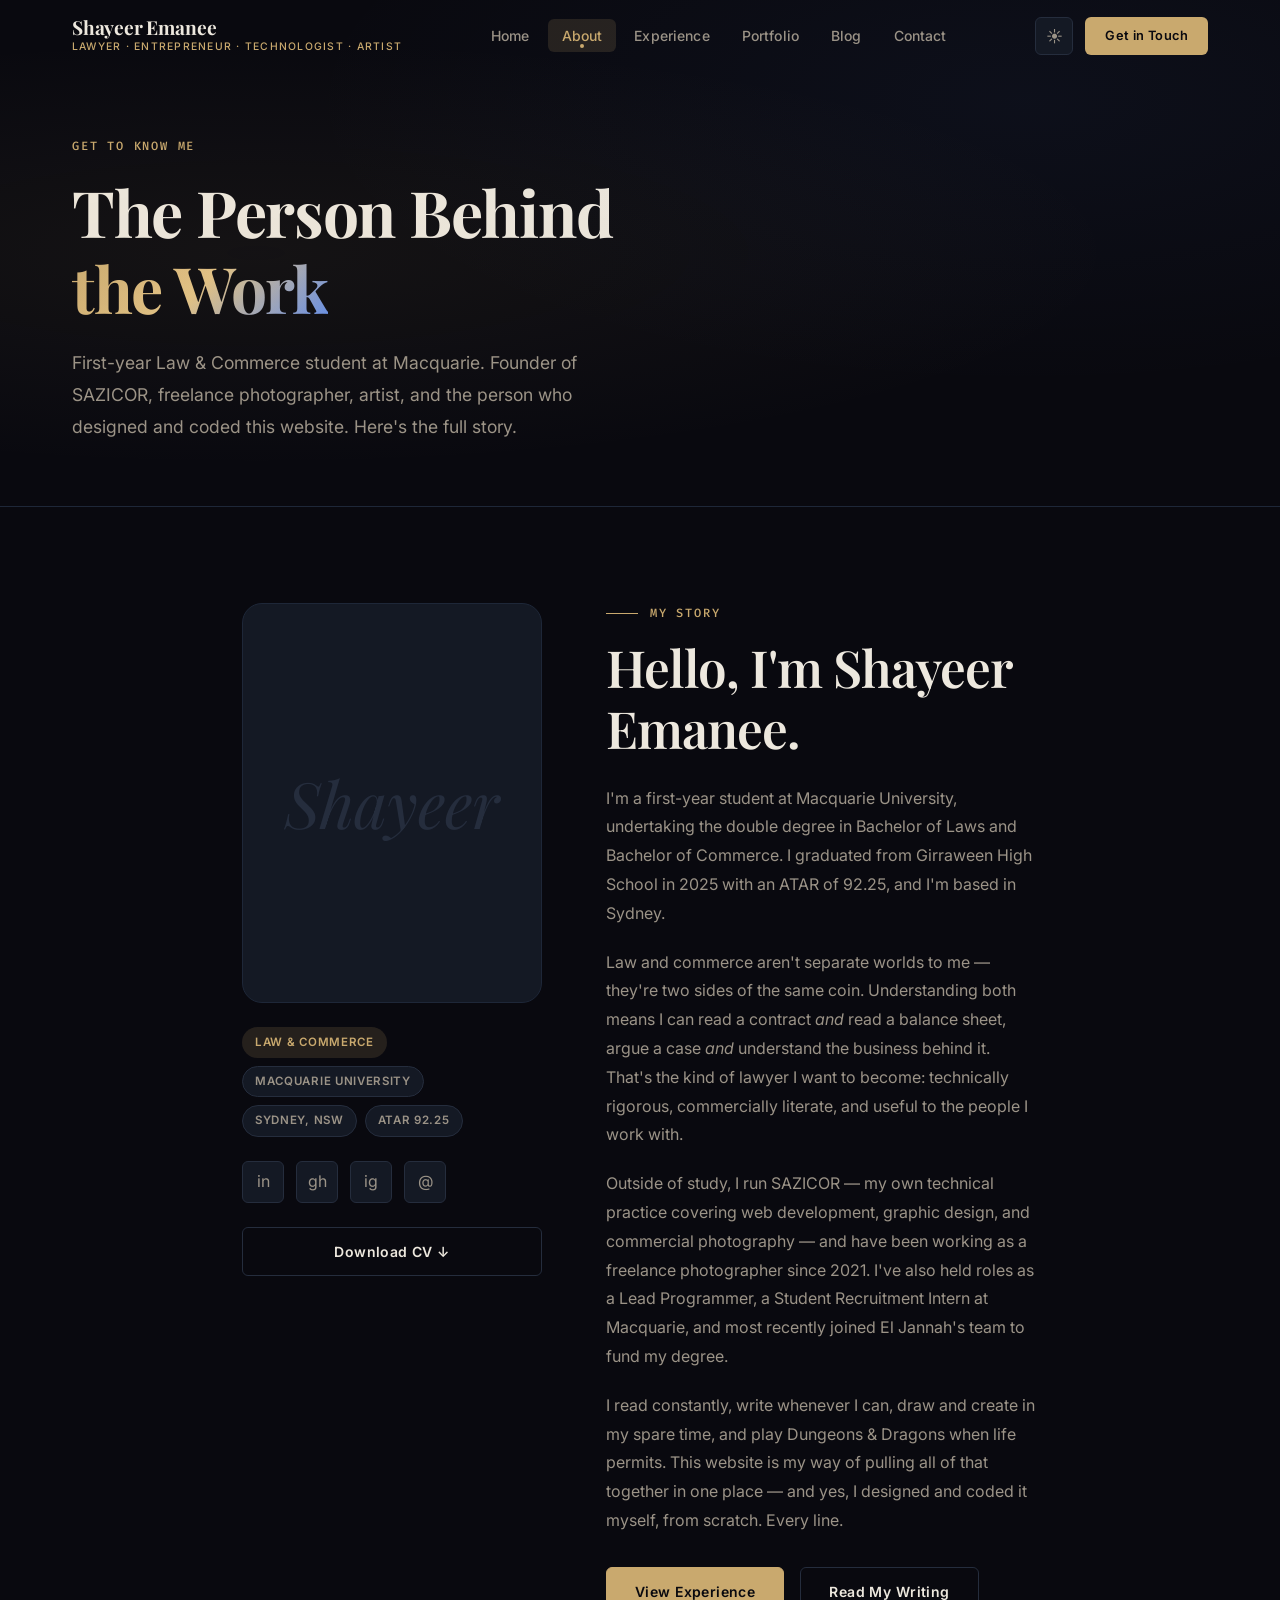
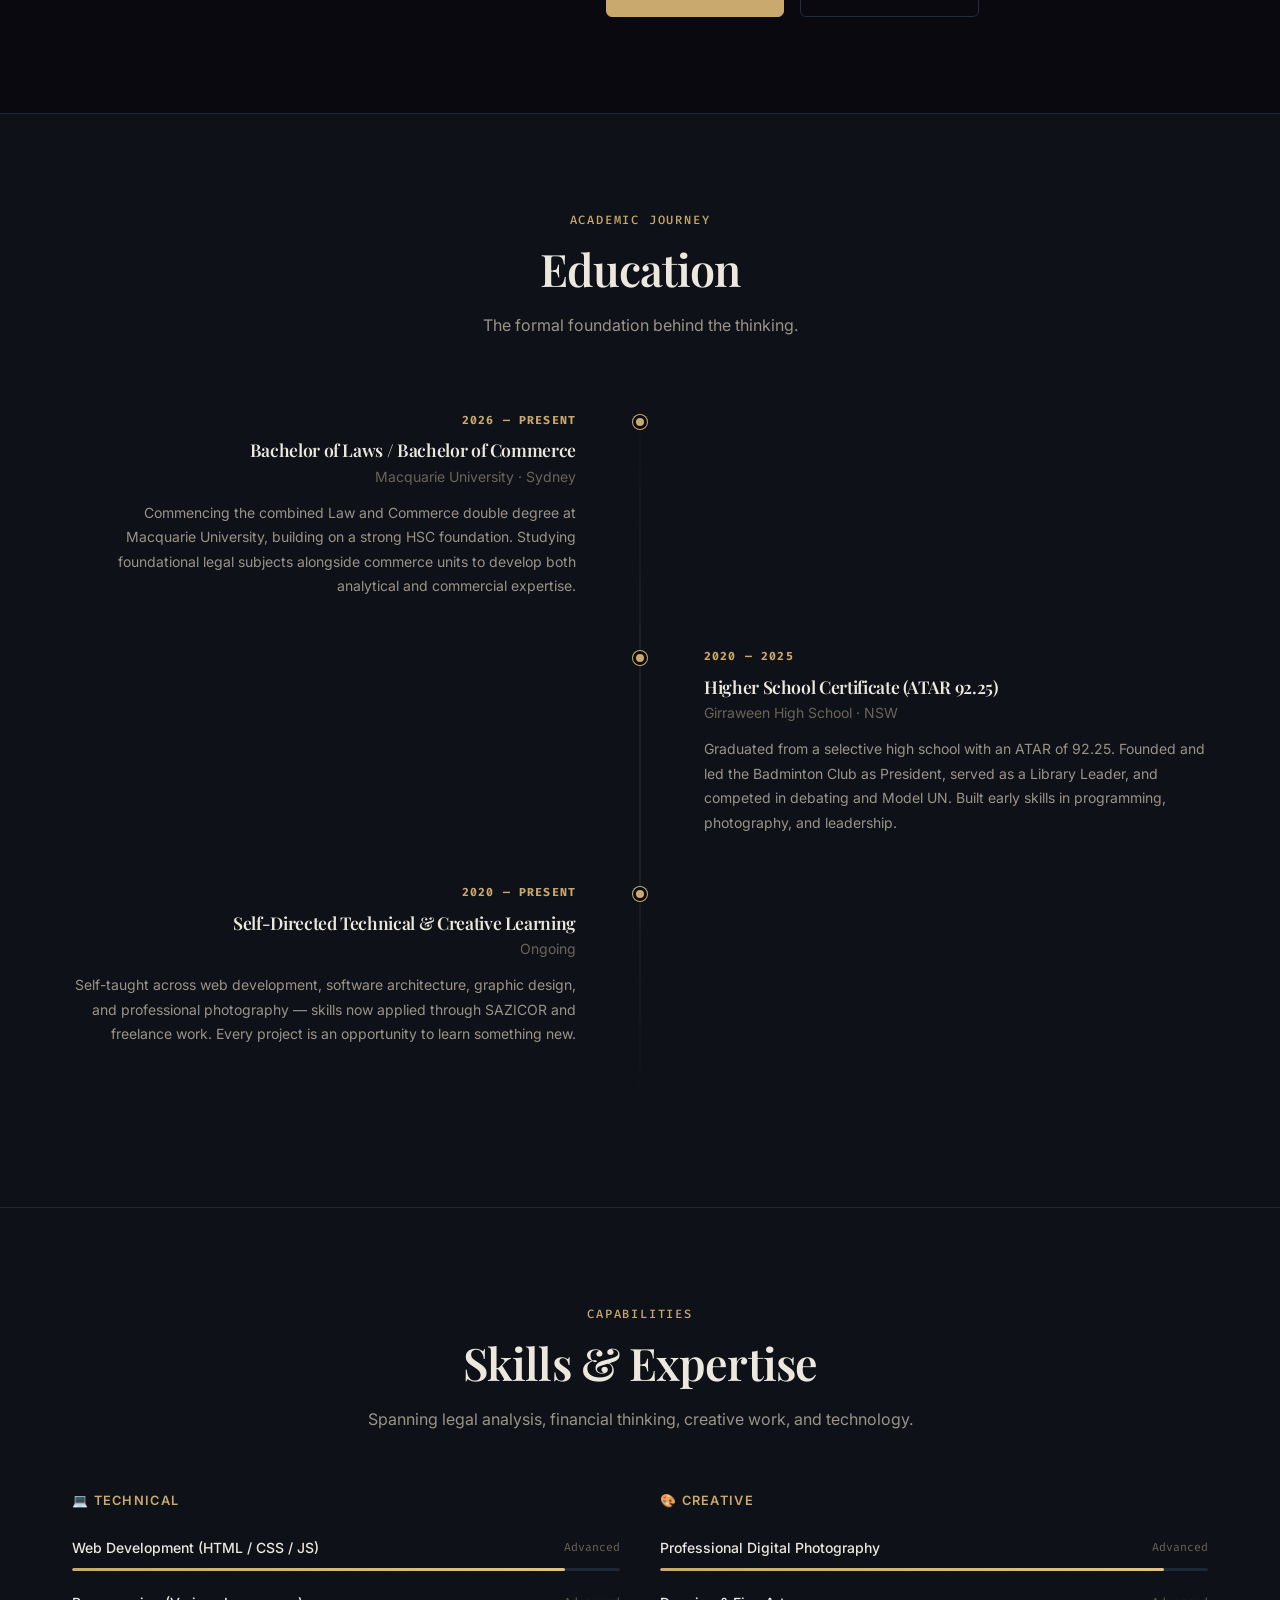
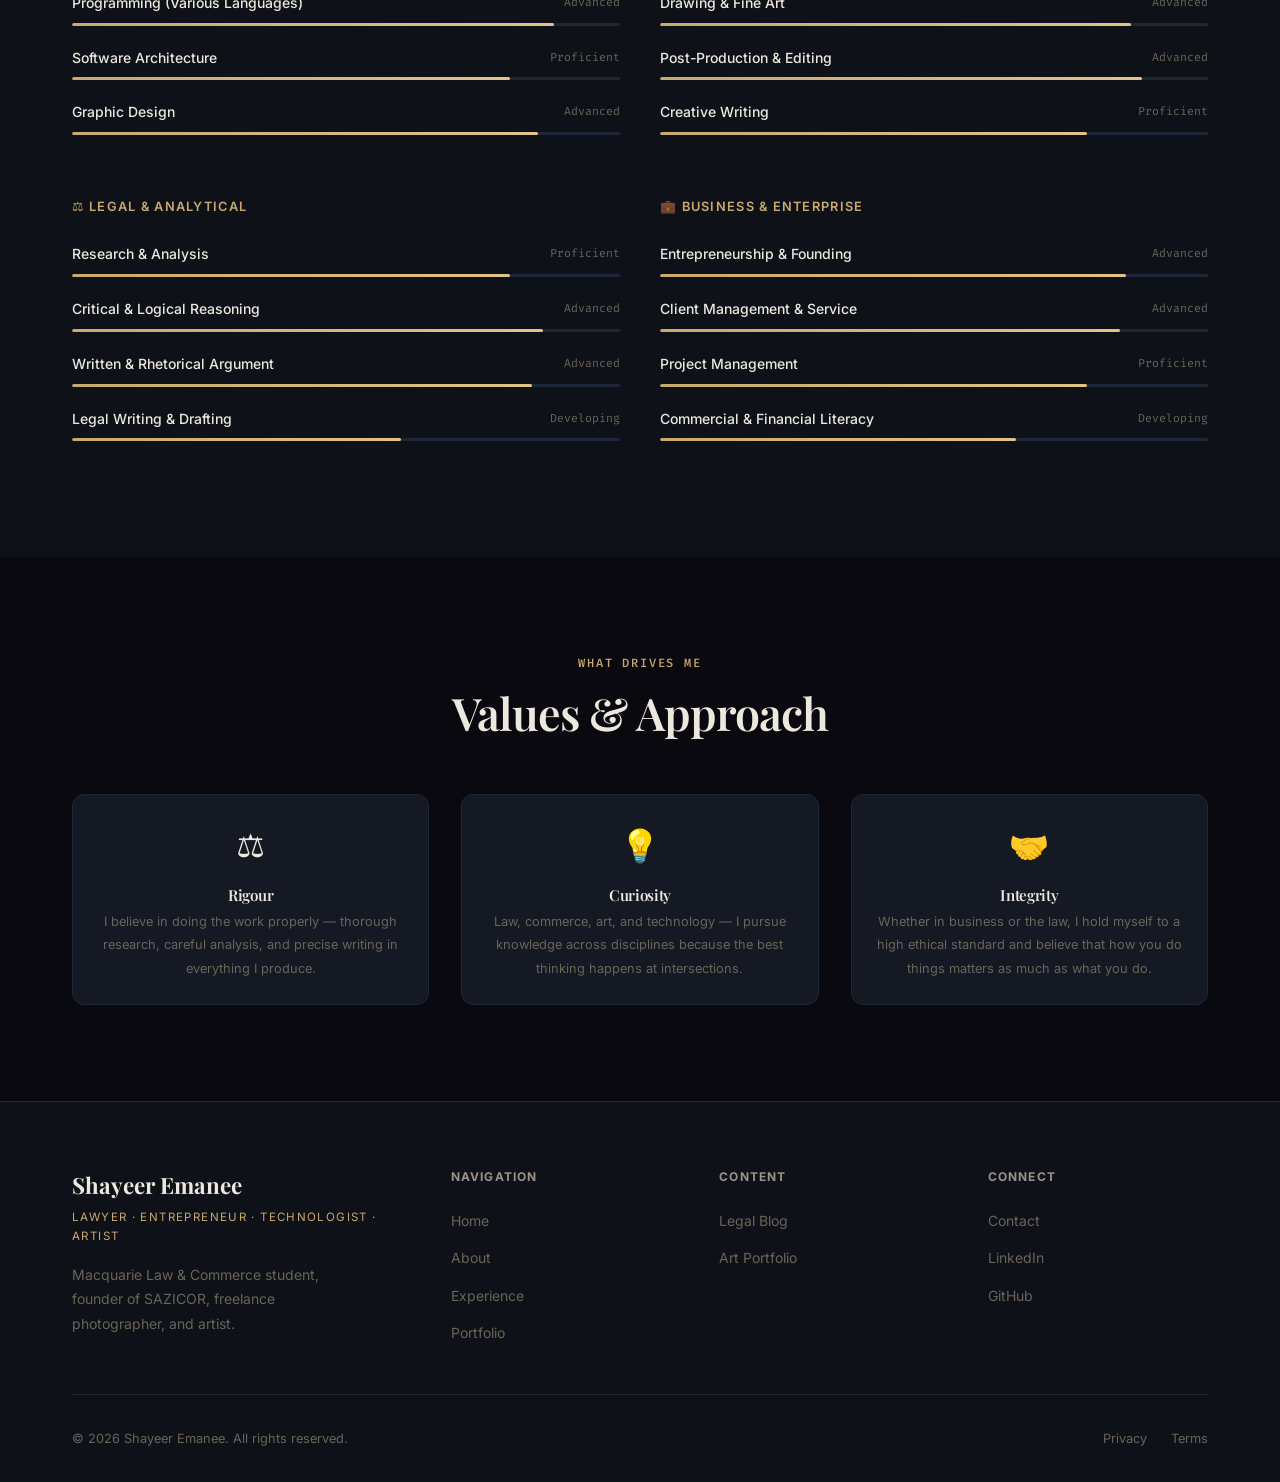
==== commit 76f7ca49: "Populate portfolio with Shayeer Emanee's real information - Replace placeholders with real bio, educ" ====
--- a/about.html
+++ b/about.html
@@ -3,8 +3,8 @@
 <head>
   <meta charset="UTF-8" />
   <meta name="viewport" content="width=device-width, initial-scale=1.0" />
-  <meta name="description" content="About [Your Name] — Law & Commerce student, entrepreneur, artist, and legal blogger." />
-  <title>About — [Your Name]</title>
+  <meta name="description" content="About Shayeer Emanee — Law & Commerce student, entrepreneur, artist, and legal blogger." />
+  <title>About — Shayeer Emanee</title>
   <link rel="preconnect" href="https://fonts.googleapis.com" />
   <link rel="preconnect" href="https://fonts.gstatic.com" crossorigin />
   <link rel="stylesheet" href="styles/main.css" />
@@ -16,8 +16,8 @@
   <nav class="nav" id="nav">
     <div class="nav__inner">
       <a href="index.html" class="nav__logo">
-        <span class="nav__logo-name">[Your Name]</span>
-        <span class="nav__logo-title">Law · Commerce · Creator</span>
+        <span class="nav__logo-name">Shayeer Emanee</span>
+        <span class="nav__logo-title">Lawyer · Entrepreneur · Technologist · Artist</span>
       </a>
       <ul class="nav__links">
         <li><a href="index.html" class="nav__link">Home</a></li>
@@ -54,8 +54,8 @@
         <p class="page-hero__eyebrow">Get to Know Me</p>
         <h1 class="page-hero__title">The Person Behind<br /><span class="gradient-text">the Work</span></h1>
         <p class="page-hero__subtitle">
-          Law student, commerce thinker, entrepreneur, artist — and the person who built this website.
-          Here's the full story.
+          First-year Law &amp; Commerce student at Macquarie. Founder of SAZICOR, freelance photographer,
+          artist, and the person who designed and coded this website. Here's the full story.
         </p>
       </div>
     </section>
@@ -68,14 +68,15 @@
         <div style="display:grid; grid-template-columns:300px 1fr; gap:4rem; align-items:start;">
 
           <div class="animate-on-scroll" style="position:sticky; top:calc(var(--nav-height) + 2rem);">
-            <div style="aspect-ratio:3/4; background:var(--bg-card); border:1px solid var(--border); border-radius:var(--radius-lg); display:flex; align-items:center; justify-content:center; font-family:var(--font-heading); font-size:4rem; color:var(--border-light); font-style:italic; margin-bottom:1.5rem;">
-              Photo
+            <div style="aspect-ratio:3/4; background:var(--bg-card); border:1px solid var(--border); border-radius:var(--radius-lg); overflow:hidden; margin-bottom:1.5rem; position:relative;">
+              <img src="assets/headshot.jpg" alt="Shayeer Emanee" style="width:100%; height:100%; object-fit:cover; display:block;" onerror="this.parentElement.style.display='flex'; this.parentElement.style.alignItems='center'; this.parentElement.style.justifyContent='center'; this.parentElement.style.fontFamily='var(--font-heading)'; this.parentElement.style.fontSize='4rem'; this.parentElement.style.color='var(--border-light)'; this.parentElement.style.fontStyle='italic'; this.outerHTML='Shayeer';" />
             </div>
 
             <div style="display:flex; gap:0.5rem; flex-wrap:wrap; margin-bottom:1.5rem;">
               <span class="tag tag--accent">Law &amp; Commerce</span>
-              <span class="tag">[Your University]</span>
-              <span class="tag">[Your City]</span>
+              <span class="tag">Macquarie University</span>
+              <span class="tag">Sydney, NSW</span>
+              <span class="tag">ATAR 92.25</span>
             </div>
 
             <div class="social-links">
@@ -86,7 +87,7 @@
             </div>
 
             <div style="margin-top:1.5rem;">
-              <a href="#" class="btn btn--secondary" style="width:100%; justify-content:center;">
+              <a href="assets/Shayeer-Emanee-CV.pdf" download class="btn btn--secondary" style="width:100%; justify-content:center;">
                 Download CV ↓
               </a>
             </div>
@@ -94,25 +95,33 @@
 
           <div class="animate-on-scroll">
             <p class="section-eyebrow">My Story</p>
-            <h2 style="margin-bottom:1.5rem;">Hello, I'm [Your Name].</h2>
+            <h2 style="margin-bottom:1.5rem;">Hello, I'm Shayeer Emanee.</h2>
 
             <div style="display:flex; flex-direction:column; gap:1.25rem;">
               <p>
-                [Write your personal introduction here. Talk about what drew you to law and commerce,
-                what you're passionate about, and what makes you different. This is your chance to
-                make a strong first impression — be authentic, specific, and compelling.]
+                I'm a first-year student at Macquarie University, undertaking the double degree
+                in Bachelor of Laws and Bachelor of Commerce. I graduated from Girraween High
+                School in 2025 with an ATAR of 92.25, and I'm based in Sydney.
               </p>
               <p>
-                [Continue your story. Mention where you grew up, what experiences shaped you,
-                what you've learned through your studies that you didn't expect. Show personality.]
+                Law and commerce aren't separate worlds to me — they're two sides of the same
+                coin. Understanding both means I can read a contract <em>and</em> read a balance
+                sheet, argue a case <em>and</em> understand the business behind it. That's the
+                kind of lawyer I want to become: technically rigorous, commercially literate,
+                and useful to the people I work with.
               </p>
               <p>
-                [Talk about your entrepreneurial ventures, creative pursuits, or volunteering.
-                Explain how these different parts of your life connect and reinforce each other.]
+                Outside of study, I run SAZICOR — my own technical practice covering web
+                development, graphic design, and commercial photography — and have been working
+                as a freelance photographer since 2021. I've also held roles as a Lead Programmer,
+                a Student Recruitment Intern at Macquarie, and most recently joined El Jannah's
+                team to fund my degree.
               </p>
               <p>
-                [End with what you're working toward — your goals, aspirations, where you see
-                yourself in 5 years, what kind of lawyer/businessperson/creator you want to be.]
+                I read constantly, write whenever I can, draw and create in my spare time, and
+                play Dungeons &amp; Dragons when life permits. This website is my way of pulling
+                all of that together in one place — and yes, I designed and coded it myself,
+                from scratch. Every line.
               </p>
             </div>
 
@@ -141,12 +150,13 @@
 
           <div class="timeline__item animate-on-scroll">
             <div class="timeline__content">
-              <p class="timeline__period">[Start Year] — Present</p>
-              <h3 class="timeline__title">[Your Degree e.g. Bachelor of Laws / Bachelor of Commerce]</h3>
-              <p class="timeline__subtitle">[Your University] · [Your Campus/Location]</p>
+              <p class="timeline__period">2026 — Present</p>
+              <h3 class="timeline__title">Bachelor of Laws / Bachelor of Commerce</h3>
+              <p class="timeline__subtitle">Macquarie University · Sydney</p>
               <p class="timeline__desc">
-                [Describe your degree, majors/minors, notable subjects, academic achievements,
-                GPA if you want to share, relevant coursework, etc.]
+                Commencing the combined Law and Commerce double degree at Macquarie University,
+                building on a strong HSC foundation. Studying foundational legal subjects alongside
+                commerce units to develop both analytical and commercial expertise.
               </p>
             </div>
             <div class="timeline__dot"><div class="timeline__dot-inner"></div></div>
@@ -157,22 +167,26 @@
             <div class="timeline__spacer"></div>
             <div class="timeline__dot"><div class="timeline__dot-inner"></div></div>
             <div class="timeline__content">
-              <p class="timeline__period">[Year]</p>
-              <h3 class="timeline__title">[High School / Secondary Education]</h3>
-              <p class="timeline__subtitle">[School Name] · [Location]</p>
+              <p class="timeline__period">2020 — 2025</p>
+              <h3 class="timeline__title">Higher School Certificate (ATAR 92.25)</h3>
+              <p class="timeline__subtitle">Girraween High School · NSW</p>
               <p class="timeline__desc">
-                [Notable achievements, awards, subjects, leadership roles, etc.]
+                Graduated from a selective high school with an ATAR of 92.25. Founded and led the
+                Badminton Club as President, served as a Library Leader, and competed in debating
+                and Model UN. Built early skills in programming, photography, and leadership.
               </p>
             </div>
           </div>
 
           <div class="timeline__item animate-on-scroll">
             <div class="timeline__content">
-              <p class="timeline__period">[Year]</p>
-              <h3 class="timeline__title">[Any Other Qualification, Certificate, or Course]</h3>
-              <p class="timeline__subtitle">[Institution/Platform]</p>
+              <p class="timeline__period">2020 — Present</p>
+              <h3 class="timeline__title">Self-Directed Technical &amp; Creative Learning</h3>
+              <p class="timeline__subtitle">Ongoing</p>
               <p class="timeline__desc">
-                [Description of what you learned and why it matters.]
+                Self-taught across web development, software architecture, graphic design, and
+                professional photography — skills now applied through SAZICOR and freelance work.
+                Every project is an opportunity to learn something new.
               </p>
             </div>
             <div class="timeline__dot"><div class="timeline__dot-inner"></div></div>
@@ -197,66 +211,34 @@
         <div class="skills-grid animate-on-scroll">
 
           <div>
-            <p class="skill-group__title">⚖ Legal Skills</p>
-            <div class="skill-item">
-              <div class="skill-item__header">
-                <span class="skill-item__name">Legal Research &amp; Analysis</span>
+            <p class="skill-group__title">💻 Technical</p>
+            <div class="skill-item">
+              <div class="skill-item__header">
+                <span class="skill-item__name">Web Development (HTML / CSS / JS)</span>
+                <span class="skill-item__level">Advanced</span>
+              </div>
+              <div class="skill-bar"><div class="skill-bar__fill" data-width="90%"></div></div>
+            </div>
+            <div class="skill-item">
+              <div class="skill-item__header">
+                <span class="skill-item__name">Programming (Various Languages)</span>
                 <span class="skill-item__level">Advanced</span>
               </div>
               <div class="skill-bar"><div class="skill-bar__fill" data-width="88%"></div></div>
             </div>
             <div class="skill-item">
               <div class="skill-item__header">
-                <span class="skill-item__name">Legal Writing &amp; Drafting</span>
+                <span class="skill-item__name">Software Architecture</span>
+                <span class="skill-item__level">Proficient</span>
+              </div>
+              <div class="skill-bar"><div class="skill-bar__fill" data-width="80%"></div></div>
+            </div>
+            <div class="skill-item">
+              <div class="skill-item__header">
+                <span class="skill-item__name">Graphic Design</span>
                 <span class="skill-item__level">Advanced</span>
               </div>
               <div class="skill-bar"><div class="skill-bar__fill" data-width="85%"></div></div>
-            </div>
-            <div class="skill-item">
-              <div class="skill-item__header">
-                <span class="skill-item__name">Case Analysis</span>
-                <span class="skill-item__level">Proficient</span>
-              </div>
-              <div class="skill-bar"><div class="skill-bar__fill" data-width="82%"></div></div>
-            </div>
-            <div class="skill-item">
-              <div class="skill-item__header">
-                <span class="skill-item__name">Contract Review &amp; Negotiation</span>
-                <span class="skill-item__level">Intermediate</span>
-              </div>
-              <div class="skill-bar"><div class="skill-bar__fill" data-width="70%"></div></div>
-            </div>
-          </div>
-
-          <div>
-            <p class="skill-group__title">💼 Business &amp; Finance</p>
-            <div class="skill-item">
-              <div class="skill-item__header">
-                <span class="skill-item__name">Financial Analysis</span>
-                <span class="skill-item__level">Proficient</span>
-              </div>
-              <div class="skill-bar"><div class="skill-bar__fill" data-width="78%"></div></div>
-            </div>
-            <div class="skill-item">
-              <div class="skill-item__header">
-                <span class="skill-item__name">Business Strategy</span>
-                <span class="skill-item__level">Proficient</span>
-              </div>
-              <div class="skill-bar"><div class="skill-bar__fill" data-width="75%"></div></div>
-            </div>
-            <div class="skill-item">
-              <div class="skill-item__header">
-                <span class="skill-item__name">Entrepreneurship</span>
-                <span class="skill-item__level">Advanced</span>
-              </div>
-              <div class="skill-bar"><div class="skill-bar__fill" data-width="84%"></div></div>
-            </div>
-            <div class="skill-item">
-              <div class="skill-item__header">
-                <span class="skill-item__name">Accounting &amp; Corporate Finance</span>
-                <span class="skill-item__level">Intermediate</span>
-              </div>
-              <div class="skill-bar"><div class="skill-bar__fill" data-width="68%"></div></div>
             </div>
           </div>
 
@@ -264,49 +246,95 @@
             <p class="skill-group__title">🎨 Creative</p>
             <div class="skill-item">
               <div class="skill-item__header">
-                <span class="skill-item__name">Drawing &amp; Illustration</span>
+                <span class="skill-item__name">Professional Digital Photography</span>
+                <span class="skill-item__level">Advanced</span>
+              </div>
+              <div class="skill-bar"><div class="skill-bar__fill" data-width="92%"></div></div>
+            </div>
+            <div class="skill-item">
+              <div class="skill-item__header">
+                <span class="skill-item__name">Drawing &amp; Fine Art</span>
                 <span class="skill-item__level">Advanced</span>
               </div>
               <div class="skill-bar"><div class="skill-bar__fill" data-width="86%"></div></div>
             </div>
             <div class="skill-item">
               <div class="skill-item__header">
-                <span class="skill-item__name">Digital Art</span>
+                <span class="skill-item__name">Post-Production &amp; Editing</span>
+                <span class="skill-item__level">Advanced</span>
+              </div>
+              <div class="skill-bar"><div class="skill-bar__fill" data-width="88%"></div></div>
+            </div>
+            <div class="skill-item">
+              <div class="skill-item__header">
+                <span class="skill-item__name">Creative Writing</span>
                 <span class="skill-item__level">Proficient</span>
               </div>
-              <div class="skill-bar"><div class="skill-bar__fill" data-width="72%"></div></div>
-            </div>
-            <div class="skill-item">
-              <div class="skill-item__header">
-                <span class="skill-item__name">Creative Writing</span>
-                <span class="skill-item__level">Advanced</span>
+              <div class="skill-bar"><div class="skill-bar__fill" data-width="78%"></div></div>
+            </div>
+          </div>
+
+          <div>
+            <p class="skill-group__title">⚖ Legal &amp; Analytical</p>
+            <div class="skill-item">
+              <div class="skill-item__header">
+                <span class="skill-item__name">Research &amp; Analysis</span>
+                <span class="skill-item__level">Proficient</span>
               </div>
               <div class="skill-bar"><div class="skill-bar__fill" data-width="80%"></div></div>
             </div>
+            <div class="skill-item">
+              <div class="skill-item__header">
+                <span class="skill-item__name">Critical &amp; Logical Reasoning</span>
+                <span class="skill-item__level">Advanced</span>
+              </div>
+              <div class="skill-bar"><div class="skill-bar__fill" data-width="86%"></div></div>
+            </div>
+            <div class="skill-item">
+              <div class="skill-item__header">
+                <span class="skill-item__name">Written &amp; Rhetorical Argument</span>
+                <span class="skill-item__level">Advanced</span>
+              </div>
+              <div class="skill-bar"><div class="skill-bar__fill" data-width="84%"></div></div>
+            </div>
+            <div class="skill-item">
+              <div class="skill-item__header">
+                <span class="skill-item__name">Legal Writing &amp; Drafting</span>
+                <span class="skill-item__level">Developing</span>
+              </div>
+              <div class="skill-bar"><div class="skill-bar__fill" data-width="60%"></div></div>
+            </div>
           </div>
 
           <div>
-            <p class="skill-group__title">💻 Technology</p>
-            <div class="skill-item">
-              <div class="skill-item__header">
-                <span class="skill-item__name">Web Development (HTML/CSS/JS)</span>
+            <p class="skill-group__title">💼 Business &amp; Enterprise</p>
+            <div class="skill-item">
+              <div class="skill-item__header">
+                <span class="skill-item__name">Entrepreneurship &amp; Founding</span>
+                <span class="skill-item__level">Advanced</span>
+              </div>
+              <div class="skill-bar"><div class="skill-bar__fill" data-width="85%"></div></div>
+            </div>
+            <div class="skill-item">
+              <div class="skill-item__header">
+                <span class="skill-item__name">Client Management &amp; Service</span>
+                <span class="skill-item__level">Advanced</span>
+              </div>
+              <div class="skill-bar"><div class="skill-bar__fill" data-width="84%"></div></div>
+            </div>
+            <div class="skill-item">
+              <div class="skill-item__header">
+                <span class="skill-item__name">Project Management</span>
                 <span class="skill-item__level">Proficient</span>
               </div>
-              <div class="skill-bar"><div class="skill-bar__fill" data-width="76%"></div></div>
-            </div>
-            <div class="skill-item">
-              <div class="skill-item__header">
-                <span class="skill-item__name">Microsoft Office Suite</span>
-                <span class="skill-item__level">Advanced</span>
-              </div>
-              <div class="skill-bar"><div class="skill-bar__fill" data-width="90%"></div></div>
-            </div>
-            <div class="skill-item">
-              <div class="skill-item__header">
-                <span class="skill-item__name">Legal Research Tools (Westlaw, etc.)</span>
-                <span class="skill-item__level">Proficient</span>
-              </div>
-              <div class="skill-bar"><div class="skill-bar__fill" data-width="80%"></div></div>
+              <div class="skill-bar"><div class="skill-bar__fill" data-width="78%"></div></div>
+            </div>
+            <div class="skill-item">
+              <div class="skill-item__header">
+                <span class="skill-item__name">Commercial &amp; Financial Literacy</span>
+                <span class="skill-item__level">Developing</span>
+              </div>
+              <div class="skill-bar"><div class="skill-bar__fill" data-width="65%"></div></div>
             </div>
           </div>
 
@@ -358,9 +386,9 @@
     <div class="container">
       <div class="footer__inner">
         <div>
-          <div class="footer__brand-name">[Your Name]</div>
-          <div class="footer__brand-title">Law · Commerce · Creator</div>
-          <p class="footer__brand-desc">Law and Commerce student, legal blogger, entrepreneur, and artist.</p>
+          <div class="footer__brand-name">Shayeer Emanee</div>
+          <div class="footer__brand-title">Lawyer · Entrepreneur · Technologist · Artist</div>
+          <p class="footer__brand-desc">Macquarie Law &amp; Commerce student, founder of SAZICOR, freelance photographer, and artist.</p>
         </div>
         <div>
           <p class="footer__col-title">Navigation</p>
@@ -388,7 +416,7 @@
         </div>
       </div>
       <div class="footer__bottom">
-        <p class="footer__copyright">© <span id="footer-year"></span> [Your Name]. All rights reserved.</p>
+        <p class="footer__copyright">© <span id="footer-year"></span> Shayeer Emanee. All rights reserved.</p>
         <div class="footer__bottom-links">
           <a href="#" class="footer__bottom-link">Privacy</a>
           <a href="#" class="footer__bottom-link">Terms</a>
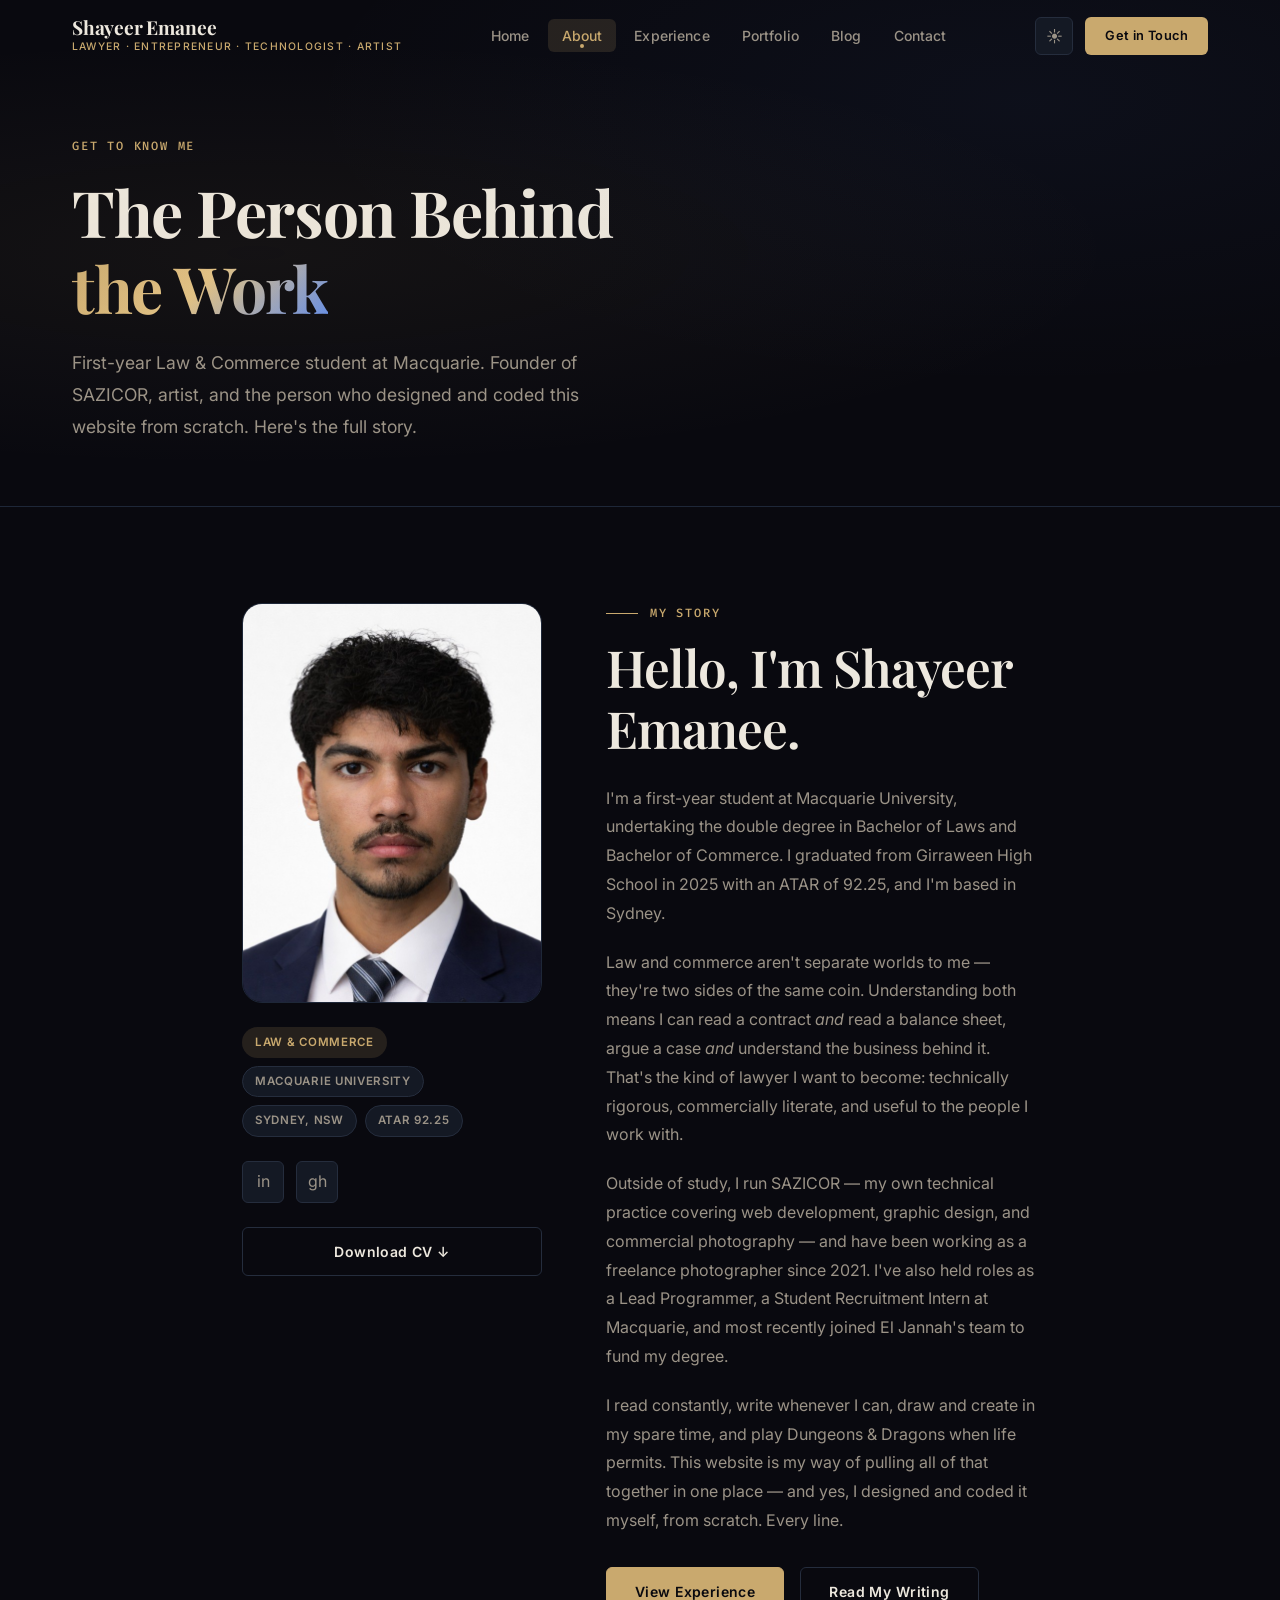
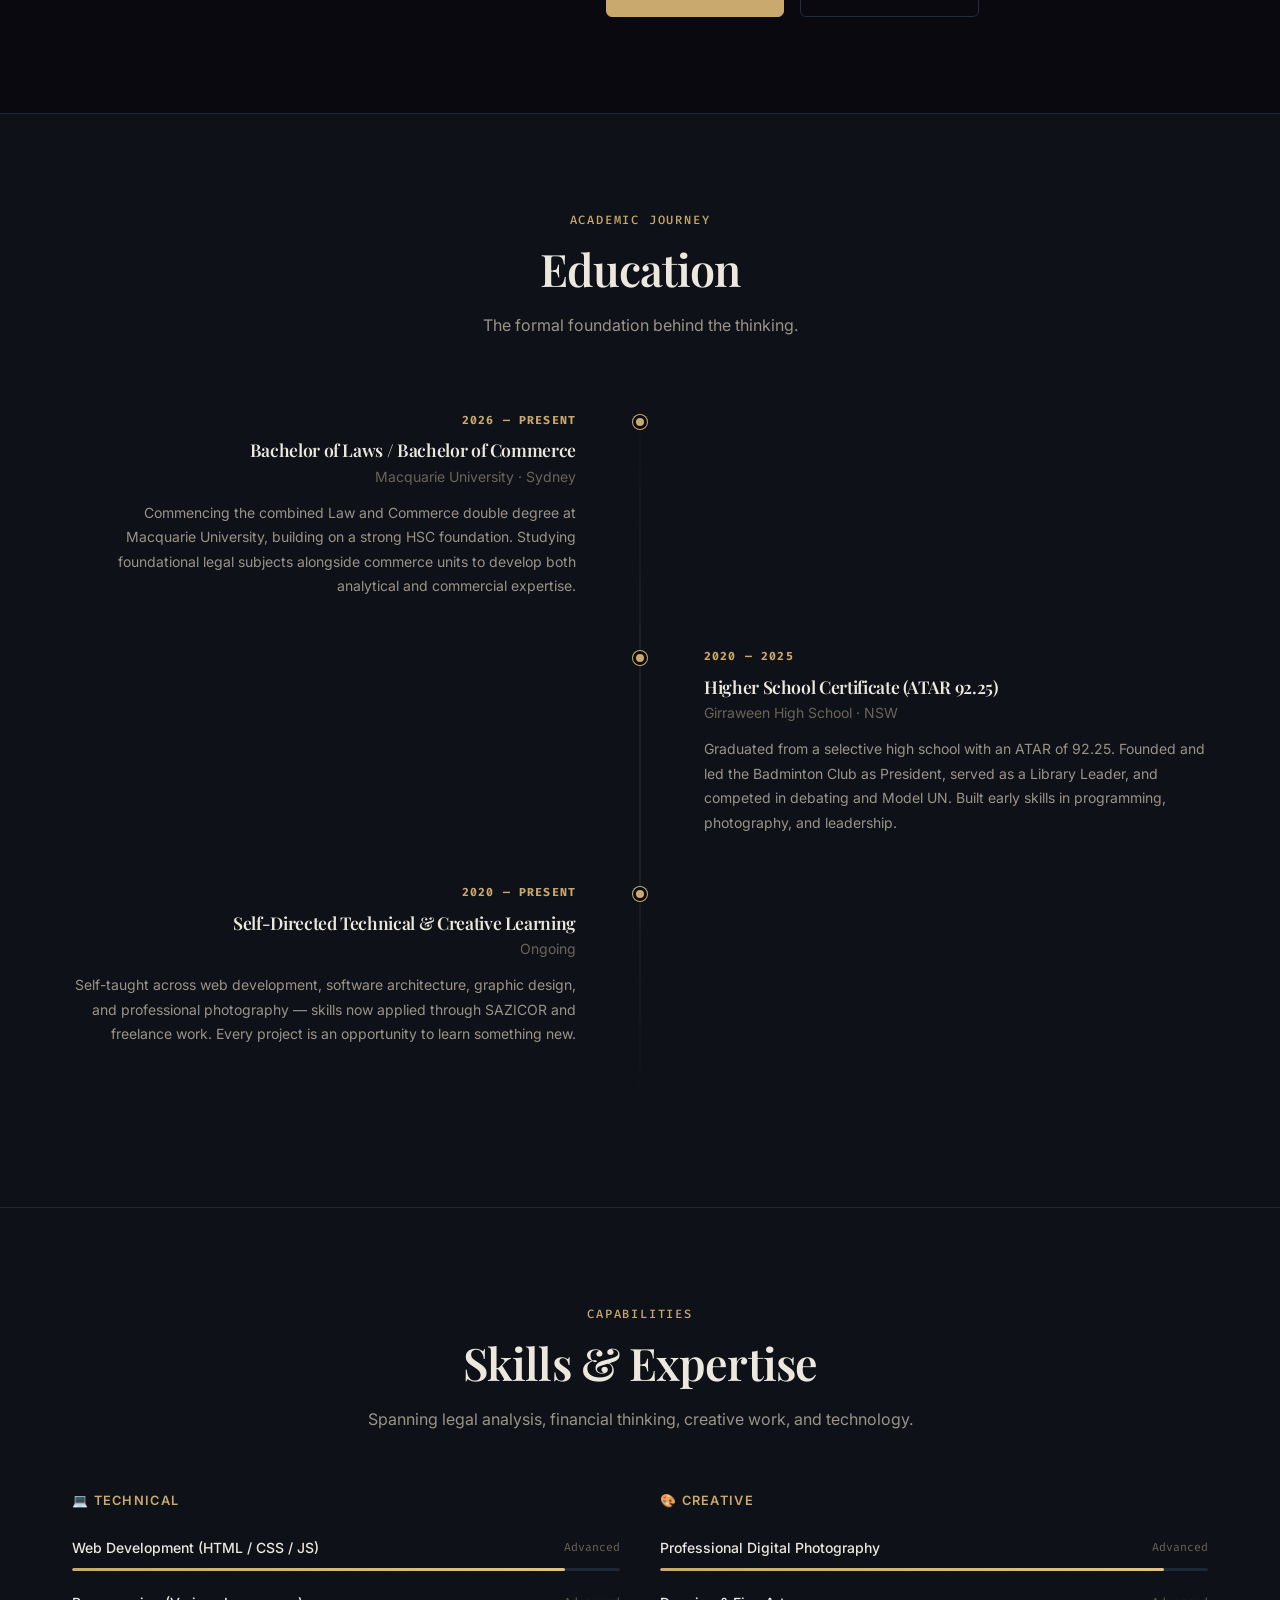
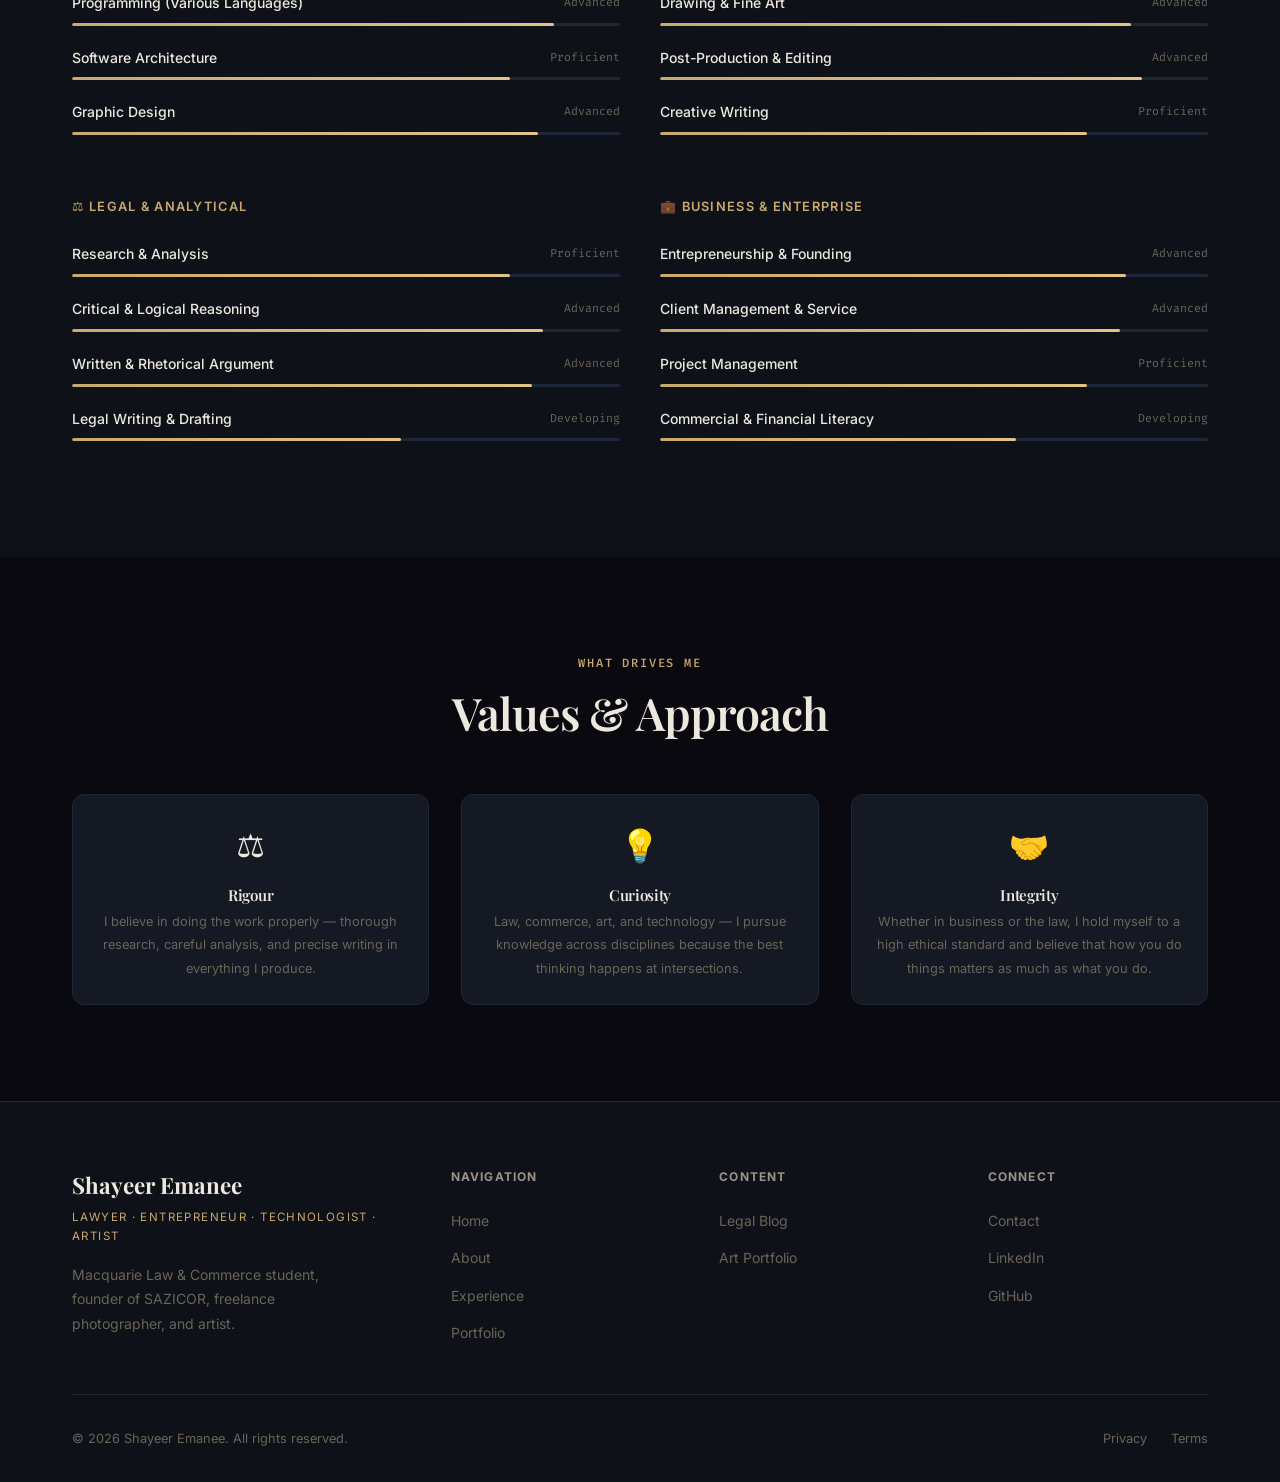
==== commit 0de753e3: "Apply UI and content refinements from user feedback - Fix hero/stats-strip spacing: add padding-bott" ====
--- a/about.html
+++ b/about.html
@@ -54,8 +54,8 @@
         <p class="page-hero__eyebrow">Get to Know Me</p>
         <h1 class="page-hero__title">The Person Behind<br /><span class="gradient-text">the Work</span></h1>
         <p class="page-hero__subtitle">
-          First-year Law &amp; Commerce student at Macquarie. Founder of SAZICOR, freelance photographer,
-          artist, and the person who designed and coded this website. Here's the full story.
+          First-year Law &amp; Commerce student at Macquarie. Founder of SAZICOR, artist, and
+          the person who designed and coded this website from scratch. Here's the full story.
         </p>
       </div>
     </section>
@@ -80,10 +80,8 @@
             </div>
 
             <div class="social-links">
-              <a href="#" class="social-link" aria-label="LinkedIn">in</a>
-              <a href="#" class="social-link" aria-label="GitHub">gh</a>
-              <a href="#" class="social-link" aria-label="Instagram">ig</a>
-              <a href="#" class="social-link" aria-label="Email">@</a>
+              <a href="https://www.linkedin.com/in/shayeere" class="social-link" aria-label="LinkedIn" target="_blank" rel="noopener">in</a>
+              <a href="https://github.com/ShayeerEm" class="social-link" aria-label="GitHub" target="_blank" rel="noopener">gh</a>
             </div>
 
             <div style="margin-top:1.5rem;">
@@ -410,8 +408,8 @@
           <p class="footer__col-title">Connect</p>
           <ul class="footer__links">
             <li><a href="contact.html" class="footer__link">Contact</a></li>
-            <li><a href="#" class="footer__link">LinkedIn</a></li>
-            <li><a href="#" class="footer__link">GitHub</a></li>
+            <li><a href="https://www.linkedin.com/in/shayeere" class="footer__link" target="_blank" rel="noopener">LinkedIn</a></li>
+            <li><a href="https://github.com/ShayeerEm" class="footer__link" target="_blank" rel="noopener">GitHub</a></li>
           </ul>
         </div>
       </div>
--- a/styles/main.css
+++ b/styles/main.css
@@ -566,7 +566,7 @@
   align-items: center;
   position: relative;
   overflow: hidden;
-  padding: var(--nav-height) 0 0;
+  padding: var(--nav-height) 0 5rem;
 }
 
 .hero__bg {
